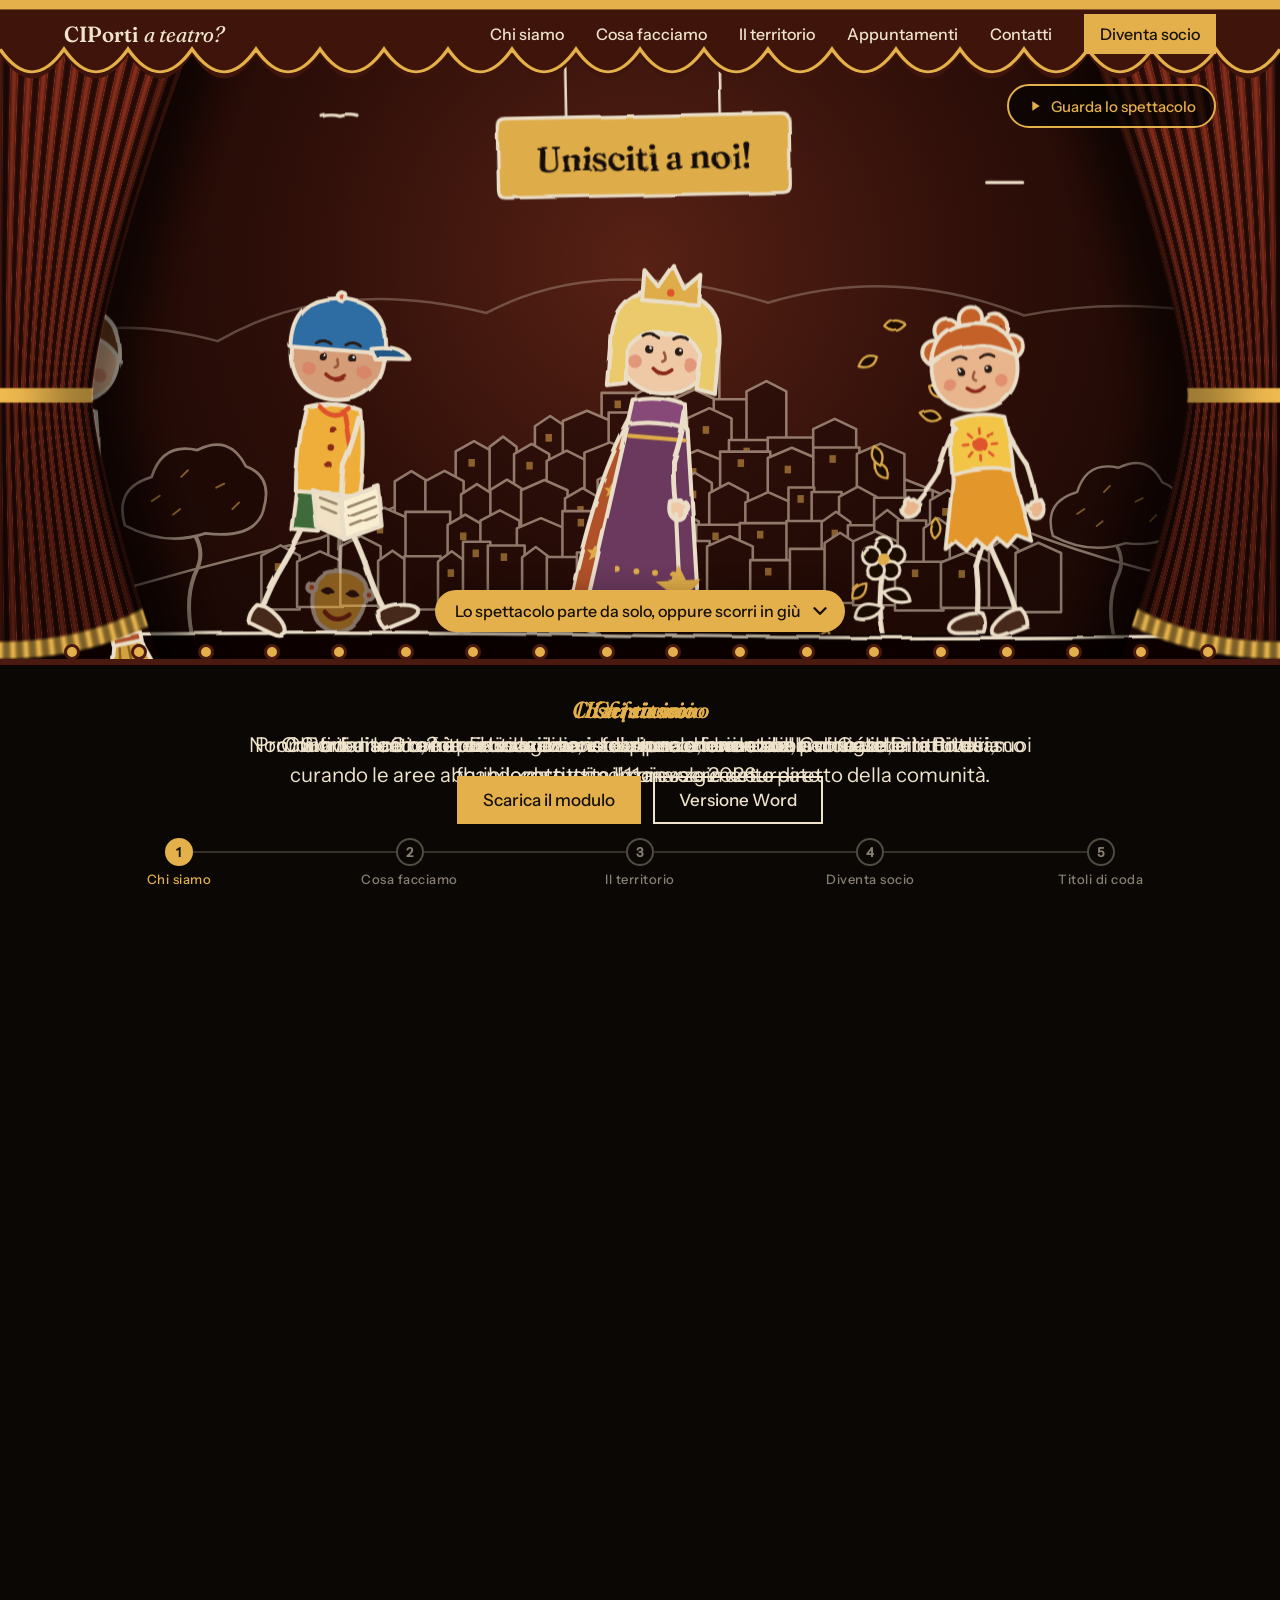
==== index.html @ 23ae6279 "Spettacolo automatico e scenette legate ai sopratitoli Co-Authored-By: Claude Opus 5.5 <noreply@anth" ====
<!doctype html>
<html lang="it">
<head>
<meta charset="utf-8">
<meta name="viewport" content="width=device-width, initial-scale=1, viewport-fit=cover">
<title>CIPorti a teatro? Associazione di promozione sociale, Caselle in Pittari</title>
<meta name="description" content="CIPorti a teatro? è un'associazione di promozione sociale di Caselle in Pittari (SA): educazione, cura dell'ambiente e del territorio, con il lavoro volontario dei soci.">
<meta name="theme-color" content="#0B0705">
<link rel="icon" href="assets/favicon.svg" type="image/svg+xml">
<link rel="preload" href="assets/fonts/Fraunces-Display-SemiBold.ttf" as="font" type="font/ttf" crossorigin>
<link rel="stylesheet" href="style.css">
</head>
<body>
<a class="skip" href="#contenuto">Vai al contenuto</a>

<header class="bar" id="bar">
  <a class="bar__brand" href="#top" aria-label="CIPorti a teatro?, torna in cima">CIPorti <em>a teatro?</em></a>
  <nav class="bar__nav" aria-label="Sezioni">
    <a href="#storia" data-p="0.02">Chi siamo</a>
    <a href="#storia" data-p="0.27">Cosa facciamo</a>
    <a href="#storia" data-p="0.53">Il territorio</a>
    <a href="#appuntamenti" data-credit>Appuntamenti</a>
    <a href="#contatti" data-credit>Contatti</a>
    <a class="bar__cta" href="#socio" data-credit>Diventa socio</a>
  </nav>
</header>

<main id="contenuto">

<!-- Il teatro: il sipario si apre sulla scenetta delle ombre; i testi scorrono come sopratitoli sotto il palco -->
<section class="theatre" id="storia" aria-labelledby="titolo">
  <div class="theatre__sticky" id="top">
    <div class="theatre__stage" id="stagewrap">
      <svg id="stage" viewBox="0 0 1000 540" preserveAspectRatio="xMidYMax slice" role="img" aria-label="Teatrino disegnato a mano: cinque bambini entrano in scena, leggono, spazzano le foglie, osservano un fiore, camminano verso la torre del paese e si inchinano.">
        <defs>
          <radialGradient id="lamp" gradientUnits="userSpaceOnUse" cx="500" cy="230" r="640">
            <stop offset="0" stop-color="#5A2216"/>
            <stop offset="0.45" stop-color="#2E0F09"/>
            <stop offset="1" stop-color="#0E0503"/>
          </radialGradient>
          <radialGradient id="spotg" cx="50%" cy="50%" r="50%">
            <stop offset="0" stop-color="#F7DFA6" stop-opacity="0.32"/>
            <stop offset="1" stop-color="#F7DFA6" stop-opacity="0"/>
          </radialGradient>
          <filter id="far" x="-5%" y="-5%" width="110%" height="110%"><feGaussianBlur stdDeviation="0.6"/></filter>
          <!-- tratto a mano che trema: il seme del rumore cambia da script.js -->
          <filter id="boil" x="-5%" y="-10%" width="110%" height="120%"><feTurbulence id="boil-n" type="fractalNoise" baseFrequency="0.03" numOctaves="2" seed="1" result="n"/><feDisplacementMap in="SourceGraphic" in2="n" scale="3.4"/></filter>
        </defs>

        <rect x="-1000" y="-1200" width="3000" height="1740" fill="url(#lamp)"/>
        <ellipse id="spot" cx="500" cy="330" rx="150" ry="250" fill="url(#spotg)" opacity="0"/>

        <!-- piano lontano: il paese -->
        <!-- piano lontano: Caselle in Pittari sulla collina, disegnato da script.js -->
        <g id="borgo" fill="#1A0906" stroke="#EFE3CC" stroke-width="2" stroke-linejoin="round" stroke-linecap="round" opacity="0.6"></g>
        <g id="collina" opacity="0"></g>

        <g filter="url(#boil)" stroke-linecap="round" stroke-linejoin="round">
          <g id="birds" fill="none" stroke="#EFE3CC" stroke-width="2.6" opacity="0"></g>
          <g id="flower" fill="#1A0906" stroke="#EFE3CC" stroke-width="2.4" opacity="0"></g>
          <g id="leaves" fill="#1A0906" stroke="#E3B04B" stroke-width="1.8"></g>
          <rect x="-20" y="521" width="1040" height="30" fill="#0E0503" stroke="none"/>
          <path d="M-10 522 Q250 518 500 522 T1010 521" fill="none" stroke="#EFE3CC" stroke-width="2.6"/>
          <!-- cartello che scende dall'alto nell'ultima battuta: l'invito a diventare soci -->
          <g id="sign" transform="translate(0 -420)" opacity="0">
            <path d="M440 0V118M560 0V118" fill="none" stroke="#EFE3CC" stroke-width="2"/>
            <path d="M392 116H608Q614 116 614 122V172Q614 178 608 178H392Q386 178 386 172V122Q386 116 392 116Z" fill="#E3B04B" stroke="#EFE3CC" stroke-width="2.6"/>
            <text x="500" y="158" text-anchor="middle" font-family="Fraunces, Georgia, serif" font-weight="600" font-size="28" fill="#17100B" stroke="none">Unisciti a noi!</text>
          </g>
          <g id="pups" fill="#1A0906" stroke="#EFE3CC" stroke-width="2.2"></g>
        </g>
        <rect id="flicker" x="-1000" y="-1200" width="3000" height="1740" fill="#000" opacity="0"/>
      </svg>

      <div class="curtain curtain--l" aria-hidden="true"></div>
      <div class="curtain curtain--r" aria-hidden="true"></div>
      <canvas id="curtain" aria-hidden="true"></canvas>

      <div class="crest" id="crest">
        <img src="assets/simbolo-negativo.svg" alt="" width="200" height="188">
        <h1 id="titolo">CIPorti <em>a teatro?</em></h1>
        <p>Associazione di promozione sociale di Caselle in Pittari</p>
      </div>

      <!-- invito a scorrere: compare a sipario aperto e sparisce appena si scende -->
      <div class="hint" id="hint" aria-hidden="true">
        <span class="hint__text"><span class="hint__long">Lo spettacolo parte da solo, oppure scorri in giù</span><span class="hint__short">Parte da solo, o scorri</span></span>
        <svg class="hint__arrow" viewBox="0 0 24 24" width="22" height="22"><path d="M6 9l6 6 6-6" fill="none" stroke="currentColor" stroke-width="2.6" stroke-linecap="round" stroke-linejoin="round"/></svg>
      </div>

      <svg class="pelmet" viewBox="0 0 1000 110" preserveAspectRatio="none" aria-hidden="true" focusable="false">
        <path d="M0 0H1000V58 Q975 108 950 58 Q925 108 900 58 Q875 108 850 58 Q825 108 800 58 Q775 108 750 58 Q725 108 700 58 Q675 108 650 58 Q625 108 600 58 Q575 108 550 58 Q525 108 500 58 Q475 108 450 58 Q425 108 400 58 Q375 108 350 58 Q325 108 300 58 Q275 108 250 58 Q225 108 200 58 Q175 108 150 58 Q125 108 100 58 Q75 108 50 58 Q25 108 0 58Z" fill="#3E140B"/>
        <path d="M0 52 Q25 100 50 52 Q75 100 100 52 Q125 100 150 52 Q175 100 200 52 Q225 100 250 52 Q275 100 300 52 Q325 100 350 52 Q375 100 400 52 Q425 100 450 52 Q475 100 500 52 Q525 100 550 52 Q575 100 600 52 Q625 100 650 52 Q675 100 700 52 Q725 100 750 52 Q775 100 800 52 Q825 100 850 52 Q875 100 900 52 Q925 100 950 52 Q975 100 1000 52" fill="none" stroke="#E3B04B" stroke-width="3"/>
        <rect y="0" width="1000" height="10" fill="#E3B04B"/>
      </svg>
    </div>

    <div class="theatre__band">
      <div class="lights" id="lights" aria-hidden="true"></div>
      <div class="subs" id="subs">
        <div class="sub is-on" data-from="0" data-to="0.12"><h2>Chi siamo</h2><p>CIPorti a teatro? è un'associazione di promozione sociale di Caselle in Pittari, costituita l'11 marzo 2026.</p></div>
        <div class="sub" data-from="0.12" data-to="0.25"><h2>Chi siamo</h2><p>Non ha fini di lucro, è apartitica e aconfessionale, e vive del lavoro volontario dei suoi soci.</p></div>
        <div class="sub" data-from="0.25" data-to="0.312"><h2>Cosa facciamo</h2><p>Educazione, istruzione e formazione.</p></div>
        <div class="sub" data-from="0.312" data-to="0.375"><h2>Cosa facciamo</h2><p>Cura dell'ambiente e delle risorse naturali.</p></div>
        <div class="sub" data-from="0.375" data-to="0.437"><h2>Cosa facciamo</h2><p>Giornate ecologiche e recupero di aree abbandonate.</p></div>
        <div class="sub" data-from="0.437" data-to="0.5"><h2>Cosa facciamo</h2><p>Visite guidate e percorsi per tutti.</p></div>
        <div class="sub" data-from="0.5" data-to="0.625"><h2>Il territorio</h2><p>Promuoviamo il territorio valorizzando le persone e le sue ricchezze, e lo tuteliamo curando le aree abbandonate, con il coinvolgimento diretto della comunità.</p></div>
        <div class="sub" data-from="0.625" data-to="0.75"><h2>Il territorio</h2><p>Contribuiamo a formare una nuova cultura ambientale, perché il territorio sia fruibile da tutti senza essere deturpato.</p></div>
        <div class="sub" data-from="0.75" data-to="1.01"><h2>Diventa socio</h2><p>Si aderisce come socio ordinario con una domanda al Consiglio Direttivo.</p>
          <div class="actions">
            <a class="btn" href="assets/moduli/domanda-adesione-socio.pdf" download>Scarica il modulo</a>
            <a class="btn btn--line" href="assets/moduli/domanda-adesione-socio.docx" download>Versione Word</a>
          </div>
        </div>
      </div>
    </div>

    <!-- a che punto siamo: le cinque parti dello spettacolo, cliccabili -->
    <nav class="acts-bar" id="acts-bar" aria-label="Parti dello spettacolo">
      <div class="acts-bar__track" aria-hidden="true"><i id="acts-fill"></i></div>
      <ol>
        <li><button type="button" data-pt="0.004"><b>1</b><span>Chi siamo</span></button></li>
        <li><button type="button" data-pt="0.158"><b>2</b><span>Cosa facciamo</span></button></li>
        <li><button type="button" data-pt="0.308"><b>3</b><span>Il territorio</span></button></li>
        <li><button type="button" data-pt="0.458"><b>4</b><span>Diventa socio</span></button></li>
        <li><button type="button" data-pt="0.705"><b>5</b><span>Titoli di coda</span></button></li>
      </ol>
    </nav>

    <!-- lo spettacolo scorre da solo; questo pulsante lo mette in pausa, lo riprende o lo fa rivedere -->
    <button class="credits-ctl" id="credits-ctl" type="button" aria-pressed="false">
      <svg class="ic-pause" viewBox="0 0 24 24" width="16" height="16" aria-hidden="true"><path d="M8 5v14M16 5v14" stroke="currentColor" stroke-width="3" stroke-linecap="round"/></svg>
      <svg class="ic-play" viewBox="0 0 24 24" width="16" height="16" aria-hidden="true"><path d="M8 5l11 7-11 7z" fill="currentColor"/></svg>
      <span>Pausa</span>
    </button>

    <!-- Fine: il sipario si richiude, le luci si abbassano e scorrono i titoli di coda -->
    <div class="dim" id="dim" aria-hidden="true"></div>
    <div class="credits" id="credits">
      <div class="roll" id="roll">
        <section class="cr cr--open">
          <p class="cr__fine">Fine del primo atto</p>
          <p class="cr__sub">Il resto lo scriviamo insieme.</p>
        </section>

        <section class="cr">
          <h2 class="cr__head">Con la partecipazione di</h2>
          <p class="cr__star">i soci e i volontari<br>di Caselle in Pittari</p>
        </section>

        <section class="cr" id="principi">
          <h2 class="cr__head">Come lavoriamo</h2>
          <dl class="cr__rows">
            <div><dt>Democratica</dt><dd>Le cariche sono elettive e le decisioni passano dall'Assemblea dei soci.</dd></div>
            <div><dt>Trasparente</dt><dd>L'amministrazione è trasparente, anche sul piano fiscale.</dd></div>
            <div><dt>Gratuita</dt><dd>I soci prestano la loro opera in modo spontaneo, gratuito e solidale.</dd></div>
          </dl>
        </section>

        <section class="cr" id="appuntamenti">
          <h2 class="cr__head">Prossimamente</h2>
          <dl class="cr__rows" id="events-list"></dl>
          <p class="cr__note" id="events-empty" hidden>Nuovi spettacoli e giornate in preparazione.<br>Per sapere quando, scrivici o chiamaci.</p>
        </section>

        <section class="cr" id="paese">
          <h2 class="cr__head">Girato a</h2>
          <figure class="cr__loc">
            <img src="assets/foto/caselle-in-pittari.jpg" width="960" height="1280" alt="Il paese di Caselle in Pittari sulla collina, con la torre in cima e le montagne del Cilento" decoding="async">
            <figcaption><span class="cr__star">Caselle in Pittari</span><span>Cilento, provincia di Salerno, 444 m sul mare</span></figcaption>
          </figure>
        </section>

        <section class="cr" id="contatti">
          <h2 class="cr__head">Contatti</h2>
          <dl class="cr__rows">
            <div><dt>Sede</dt><dd>Via Nazionale, n. 42<br>84030 Caselle in Pittari (SA)<br><a href="https://www.google.com/maps/search/?api=1&amp;query=Via+Nazionale+42+Caselle+in+Pittari" target="_blank" rel="noopener">Apri la mappa</a></dd></div>
            <div><dt>Telefono</dt><dd><a href="tel:+393482974991">+39 348 297 4991</a></dd></div>
            <div><dt>PEC</dt><dd><a href="mailto:ciportiateatro@pec.it">ciportiateatro@pec.it</a></dd></div>
            <div><dt>Codice fiscale</dt><dd>93050770655</dd></div>
          </dl>
        </section>

        <section class="cr" id="socio">
          <h2 class="cr__head">Cercasi attori, tecnici e spettatori</h2>
          <p class="cr__note">Si aderisce come socio ordinario con una domanda al Consiglio Direttivo.</p>
          <div class="actions">
            <a class="btn" href="assets/moduli/domanda-adesione-socio.pdf" download>Scarica il modulo</a>
            <a class="btn btn--line" href="assets/moduli/domanda-adesione-socio.docx" download>Versione Word</a>
          </div>
        </section>

        <section class="cr cr--small">
          <dl class="cr__rows">
            <div><dt>Fotografia</dt><dd><a href="https://commons.wikimedia.org/wiki/File:Caselle_in_Pittari.jpg" target="_blank" rel="noopener">Geofix</a>, licenza <a href="https://creativecommons.org/licenses/by-sa/3.0/deed.it" target="_blank" rel="noopener">CC BY-SA 3.0</a>, ritagliata</dd></div>
            <div><dt>Caratteri</dt><dd>Fraunces e Instrument Sans</dd></div>
          </dl>
        </section>

        <section class="cr cr--end" id="fine">
          <img src="assets/simbolo-negativo.svg" alt="" width="200" height="188">
          <p class="cr__title">CIPorti <em>a teatro?</em></p>
          <p class="cr__sub">Associazione di promozione sociale</p>
        </section>
      </div>
    </div>
  </div>
</section>

</main>

<script src="events.js"></script>
<script src="curtain.js"></script>
<script src="script.js"></script>
</body>
</html>
---- style.css ----
/* CIPorti a teatro? Manifesto teatrale: tre campi di colore a tutto schermo (rosso velluto, nero palco, osso di carta),
   titoli enormi tagliati dal bordo, un solo momento d'ingresso e la scena che cambia con lo scorrimento. */

@font-face { font-family: "Fraunces"; src: url("assets/fonts/Fraunces-Display-SemiBold.ttf") format("truetype"); font-weight: 600; font-style: normal; font-display: swap; }
@font-face { font-family: "Fraunces"; src: url("assets/fonts/Fraunces-Display-Italic.ttf") format("truetype"); font-weight: 400; font-style: italic; font-display: swap; }
@font-face { font-family: "Instrument Sans"; src: url("assets/fonts/InstrumentSans-Regular.ttf") format("truetype"); font-weight: 400; font-display: swap; }
@font-face { font-family: "Instrument Sans"; src: url("assets/fonts/InstrumentSans-Medium.ttf") format("truetype"); font-weight: 500; font-display: swap; }

:root {
  --ink: #17100B;
  --velvet: #7A2E1D;
  --velvet-dark: #4A1A10;
  --bone: #EFE3CC;
  --gold: #E3B04B;
  --terra: #B4532A;

  --display: "Fraunces", Georgia, "Times New Roman", serif;
  --text: "Instrument Sans", system-ui, -apple-system, "Segoe UI", sans-serif;

  --s1: 4px; --s2: 8px; --s3: 12px; --s4: 16px; --s6: 24px; --s8: 32px; --s10: 40px; --s12: 48px; --s16: 64px;
  --ease: cubic-bezier(0.22, 1, 0.36, 1);
  --edge: max(5vw, env(safe-area-inset-left, 0px));
}

* { box-sizing: border-box; }
html { scroll-behavior: smooth; -webkit-text-size-adjust: 100%; background: var(--ink); }
body { margin: 0; background: var(--ink); color: var(--bone); font: 400 19px/1.55 var(--text); }
img, svg { display: block; max-width: 100%; }
a { color: inherit; }
h1, h2, p, dl, dd { margin: 0; }
h1, h2 { font-family: var(--display); font-weight: 600; }
em { font-style: italic; font-weight: 400; }
:focus-visible { outline: 3px solid var(--gold); outline-offset: 3px; }
.sr { position: absolute; width: 1px; height: 1px; overflow: hidden; clip: rect(0 0 0 0); white-space: nowrap; }
.skip { position: absolute; left: var(--s4); top: -64px; z-index: 50; background: var(--gold); color: var(--ink); padding: var(--s2) var(--s4); transition: top 150ms var(--ease); }
.skip:focus { top: var(--s2); }

/* ---------- barra ---------- */
.bar { position: fixed; inset: 0 0 auto 0; z-index: 20; display: flex; align-items: center; justify-content: space-between; gap: var(--s4); padding: var(--s3) var(--edge); color: var(--bone); transition: background-color 300ms var(--ease); }
.bar.is-solid { background: #070403; }
.bar__brand { font: 600 22px/1 var(--display); text-decoration: none; white-space: nowrap; min-height: 44px; display: inline-flex; align-items: center; gap: 0.25em; }
.bar__nav { display: flex; align-items: center; gap: var(--s8); }
.bar__nav a { text-decoration: none; font-weight: 500; font-size: 16px; padding: var(--s2) 0; }
.bar__nav a:not(.bar__cta) { background: linear-gradient(currentColor, currentColor) 0 100% / 0 2px no-repeat; transition: background-size 220ms var(--ease); }
.bar__nav a:not(.bar__cta):hover { background-size: 100% 2px; }
.bar__cta { color: var(--ink); background: var(--gold); padding: var(--s2) var(--s4) !important; transition: background-color 150ms var(--ease), transform 150ms var(--ease); }
.bar__cta:hover { background: #f0c367; }
.bar__cta:active { transform: scale(0.98); }

/* ---------- pulsanti ---------- */
.btn { display: inline-flex; align-items: center; justify-content: center; min-height: 48px; padding: var(--s3) var(--s6); border: 2px solid var(--gold); background: var(--gold); color: var(--ink); font: 500 17px/1.2 var(--text); text-decoration: none; transition: background-color 150ms var(--ease), color 150ms var(--ease), transform 150ms var(--ease); }
.btn:hover { background: transparent; color: var(--gold); }
.btn:active { transform: scale(0.98); }
.btn--line { background: transparent; border-color: currentColor; color: inherit; }
.btn--line:hover { background: var(--bone); color: var(--ink); border-color: var(--bone); }
.btn--dark { background: var(--ink); border-color: var(--ink); color: var(--bone); }
.btn--dark:hover { background: transparent; color: var(--ink); }

/* ---------- il teatro: sipario, scenetta delle ombre e sopratitoli ---------- */
.theatre { position: relative; height: 1270svh; background: #0B0705; color: var(--bone); }
.theatre__sticky { position: sticky; top: 0; height: 100svh; display: grid; grid-template-rows: minmax(0, 1fr) auto; }
.theatre__stage { position: relative; min-height: 0; overflow: hidden; background: #0B0705; isolation: isolate; }
#stage { position: absolute; inset: 0; width: 100%; height: 100%; }
#curtain { position: absolute; inset: 0; width: 100%; height: 100%; z-index: 3; pointer-events: none; }
.curtain { position: absolute; top: 0; bottom: 0; width: 53%; z-index: 3; background: repeating-linear-gradient(90deg, var(--velvet) 0 36px, #8E3825 36px 52px, #64261A 52px 88px); transition: transform 3400ms cubic-bezier(0.65, 0, 0.2, 1) 1600ms; }
.curtain--l { left: 0; transform-origin: left center; }
.curtain--r { right: 0; transform-origin: right center; }
.is-open .curtain { transform: scaleX(0.09); }
.gl .curtain { display: none; }

.crest { position: absolute; inset: 0; z-index: 4; display: grid; place-content: center; justify-items: center; gap: var(--s4); padding: 96px var(--edge) var(--s8); text-align: center; pointer-events: none; transition: opacity 700ms var(--ease) 1300ms; }
.crest img { width: clamp(110px, 15vw, 220px); height: auto; }
.crest h1 { font-size: clamp(48px, 8.4vw, 140px); line-height: 0.9; letter-spacing: -0.02em; text-shadow: 0 2px 0 rgb(0 0 0 / 0.25); }
.crest h1 em { color: var(--gold); }
.crest p { font-size: clamp(17px, 1.5vw, 22px); color: rgb(239 227 204 / 0.85); }
.is-open .crest { opacity: 0; }
.is-open .theatre.is-closed .crest { opacity: 1; transition-delay: 600ms; }

.pelmet { position: absolute; top: 0; left: 0; width: 100%; height: clamp(64px, 9vw, 104px); z-index: 5; }

.theatre__band { position: relative; background: #0B0705; border-top: 6px solid var(--velvet-dark); padding: var(--s8) var(--edge) var(--s6); min-height: clamp(150px, 23svh, 230px); display: grid; align-items: center; }
.lights { position: absolute; left: 0; right: 0; top: -21px; display: flex; justify-content: space-between; padding: 0 var(--edge); }
.lights i { width: 16px; height: 16px; border-radius: 50%; background: var(--gold); border: 3px solid var(--velvet-dark); opacity: 0; transition: opacity 400ms var(--ease); transition-delay: calc(3600ms + var(--i) * 70ms); }
.is-open .lights i { opacity: 1; }
.subs { display: grid; width: 100%; max-width: 64ch; margin: 0 auto; text-align: center; }
.sub { grid-area: 1 / 1; opacity: 0; transform: translateY(var(--s2)); pointer-events: none; transition: opacity 400ms var(--ease), transform 400ms var(--ease); }
.sub.is-on { opacity: 1; transform: none; pointer-events: auto; }
.sub h2 { font: italic 400 clamp(20px, 1.8vw, 28px)/1.1 var(--display); color: var(--gold); margin: 0 0 var(--s2); }
.sub p { font-size: clamp(18px, 1.6vw, 24px); line-height: 1.45; margin: 0 auto; max-width: 56ch; }
.actions { display: flex; flex-wrap: wrap; justify-content: center; gap: var(--s3); margin-top: var(--s4); }

/* ---------- a che punto siamo ---------- */
.acts-bar { position: absolute; left: var(--edge); right: var(--edge); bottom: 12px; z-index: 8; }
.acts-bar__track { position: absolute; left: 10%; right: 10%; top: 13px; height: 2px; background: rgb(239 227 204 / 0.18); }
.acts-bar__track i { position: absolute; inset: 0 auto 0 0; width: 0; background: var(--gold); }
.acts-bar ol { position: relative; list-style: none; margin: 0; padding: 0; display: grid; grid-template-columns: repeat(5, minmax(0, 1fr)); }
.acts-bar button { width: 100%; display: grid; justify-items: center; gap: 6px; padding: 0 4px; border: 0; background: none; cursor: pointer; color: rgb(239 227 204 / 0.55); font: 500 13px/1.2 var(--text); letter-spacing: 0.04em; min-height: 44px; }
.acts-bar b { width: 28px; height: 28px; display: grid; place-items: center; border-radius: 50%; background: #0B0705; border: 2px solid rgb(239 227 204 / 0.3); font: 600 13px/1 var(--text); transition: background-color 250ms var(--ease), border-color 250ms var(--ease), color 250ms var(--ease); }
.acts-bar button.is-done { color: rgb(239 227 204 / 0.8); }
.acts-bar button.is-done b { border-color: var(--gold); color: var(--gold); }
.acts-bar button.is-current { color: var(--gold); }
.acts-bar button.is-current b { background: var(--gold); border-color: var(--gold); color: var(--ink); }
.acts-bar button:hover { color: var(--bone); }
.theatre__band { padding-bottom: 76px !important; }
@media (max-width: 560px) {
  .acts-bar span { display: none; }
  .acts-bar button.is-current span { display: block; position: absolute; top: -20px; left: 0; right: 0; text-align: center; }
  .acts-bar button { position: static; }
  .acts-bar ol { position: relative; }
}

/* ---------- spettacolo automatico: pausa, riprendi, rivedi ---------- */
.credits-ctl { position: absolute; right: var(--edge); top: 84px; z-index: 9; display: inline-flex; align-items: center; gap: var(--s2); min-height: 44px; padding: 0 18px; border: 2px solid rgb(239 227 204 / 0.5); border-radius: 999px; background: rgb(5 3 2 / 0.7); color: var(--bone); font: 500 15px/1 var(--text); cursor: pointer; opacity: 0; visibility: hidden; transition: opacity 400ms var(--ease), border-color 150ms var(--ease), color 150ms var(--ease); }
.credits-ctl.is-on { opacity: 1; visibility: visible; transition-delay: 4200ms; }
.credits-ctl:hover { border-color: var(--gold); color: var(--gold); }
.credits-ctl .ic-play { display: none; }
.credits-ctl.is-paused .ic-play { display: block; }
.credits-ctl.is-paused .ic-pause { display: none; }
.credits-ctl.is-paused { border-color: var(--gold); color: var(--gold); }

/* ---------- invito a scorrere ---------- */
.hint { position: absolute; left: 50%; bottom: clamp(16px, 3svh, 32px); z-index: 6; display: flex; align-items: center; gap: var(--s2); padding: 10px 14px 10px 20px; border-radius: 999px; background: var(--gold); color: var(--ink); font: 500 16px/1 var(--text); box-shadow: 0 8px 30px rgb(0 0 0 / 0.45); transform: translate(-50%, 12px); opacity: 0; pointer-events: none; transition: opacity 500ms var(--ease), transform 500ms var(--ease); }
.is-open .hint { opacity: 1; transform: translate(-50%, 0); transition-delay: 4600ms; }
.is-open .hint.is-gone { opacity: 0; transform: translate(-50%, 12px); transition-delay: 0ms; }
.hint__arrow { animation: hint-bounce 1.4s var(--ease) infinite; }
.hint__short { display: none; }
@keyframes hint-bounce { 0%, 100% { transform: translateY(-2px); } 50% { transform: translateY(4px); } }
@media (max-width: 560px) { .hint__long { display: none; } .hint__short { display: inline; } }
@media (prefers-reduced-motion: reduce) { .hint__arrow { animation: none; } .is-open .hint { transition-delay: 0ms; } }

/* ---------- finale: sipario chiuso, luci basse, titoli di coda ---------- */
.dim { position: absolute; inset: 0; z-index: 6; background: #050302; opacity: 0; pointer-events: none; }
.credits { position: absolute; inset: 0; z-index: 7; overflow: hidden; pointer-events: none; visibility: hidden;
  -webkit-mask: linear-gradient(180deg, transparent 0, #000 16%, #000 84%, transparent 100%);
          mask: linear-gradient(180deg, transparent 0, #000 16%, #000 84%, transparent 100%); }
.credits.is-on { visibility: visible; pointer-events: auto; }
.roll { position: absolute; left: 0; right: 0; top: 0; padding: 0 var(--edge); text-align: center; will-change: transform; }
.cr { max-width: 760px; margin: 0 auto; padding: clamp(56px, 11svh, 120px) 0 0; }
.cr__head { font: 500 13px/1.2 var(--text); letter-spacing: 0.28em; text-transform: uppercase; color: var(--gold); margin: 0 0 var(--s6); }
.cr__fine { font: italic 400 clamp(40px, 6vw, 88px)/1 var(--display); color: var(--bone); }
.cr__sub { margin-top: var(--s4); font-size: clamp(17px, 1.4vw, 20px); color: rgb(239 227 204 / 0.7); }
.cr__star { display: block; font: 600 clamp(30px, 3.6vw, 52px)/1.08 var(--display); letter-spacing: -0.01em; color: var(--bone); }
.cr__note { font-size: clamp(17px, 1.4vw, 20px); color: rgb(239 227 204 / 0.82); max-width: 46ch; margin: 0 auto; }
.cr__rows { display: grid; gap: var(--s4); }
.cr__rows div { display: grid; grid-template-columns: minmax(0, 1fr) minmax(0, 1fr); gap: var(--s8); align-items: baseline; }
.cr__rows dt { text-align: right; font: italic 400 clamp(18px, 1.6vw, 22px)/1.3 var(--display); color: rgb(239 227 204 / 0.62); }
.cr__rows dd { text-align: left; font: 500 clamp(18px, 1.6vw, 22px)/1.4 var(--text); color: var(--bone); }
.cr__rows a { text-decoration: underline; text-decoration-color: var(--gold); text-underline-offset: 4px; text-decoration-thickness: 2px; }
.cr__rows a:hover { color: var(--gold); }
.cr__loc { margin: 0 auto; display: grid; justify-items: center; gap: var(--s4); }
.cr__loc img { width: min(400px, 76vw); height: min(270px, 51vw); object-fit: cover; object-position: 50% 58%; filter: sepia(0.25) contrast(1.05) brightness(0.92); box-shadow: 0 0 0 1px rgb(227 176 75 / 0.4), 0 24px 60px rgb(0 0 0 / 0.6); }
.cr__loc figcaption { display: grid; gap: var(--s1); font-size: clamp(16px, 1.3vw, 19px); color: rgb(239 227 204 / 0.7); }
.cr .actions { margin-top: var(--s6); }
.cr--small .cr__rows dt, .cr--small .cr__rows dd { font-size: 15px; }
.cr--end { padding-bottom: 40svh; display: grid; justify-items: center; gap: var(--s4); }
.cr--end img { width: clamp(110px, 12vw, 170px); height: auto; }
.cr__title { font: 600 clamp(44px, 6.4vw, 104px)/0.92 var(--display); letter-spacing: -0.02em; color: var(--bone); }
.cr__title em { color: var(--gold); }

/* ---------- schermi medi: il menu completo non ci sta ---------- */
@media (max-width: 1080px) { .bar__nav a:not(.bar__cta) { display: none; } }

/* ---------- schermi stretti ---------- */
@media (max-width: 860px) {
  body { font-size: 18px; }
  .bar__nav a:not(.bar__cta) { display: none; }
  .bar__brand { font-size: 19px; }
  .theatre { height: 1200svh; }
  .theatre__band { min-height: 210px; padding-top: var(--s6); }
  .sub p { font-size: 17px; }
  .crest h1 { font-size: clamp(44px, 14vw, 72px); }
  .cr__rows div { grid-template-columns: 1fr; gap: 2px; }
  .cr__rows dt, .cr__rows dd { text-align: center; }
  .cr__rows dd { overflow-wrap: anywhere; }
}

/* ---------- niente movimento: sipario gia' aperto ---------- */
@media (prefers-reduced-motion: reduce) {
  html { scroll-behavior: auto; }
  .curtain, .crest, .lights i, .sub, .bar { transition: none !important; }
  .curtain { transform: scaleX(0.09); }
  .lights i { opacity: 1; }
  .crest { opacity: 0; }
}
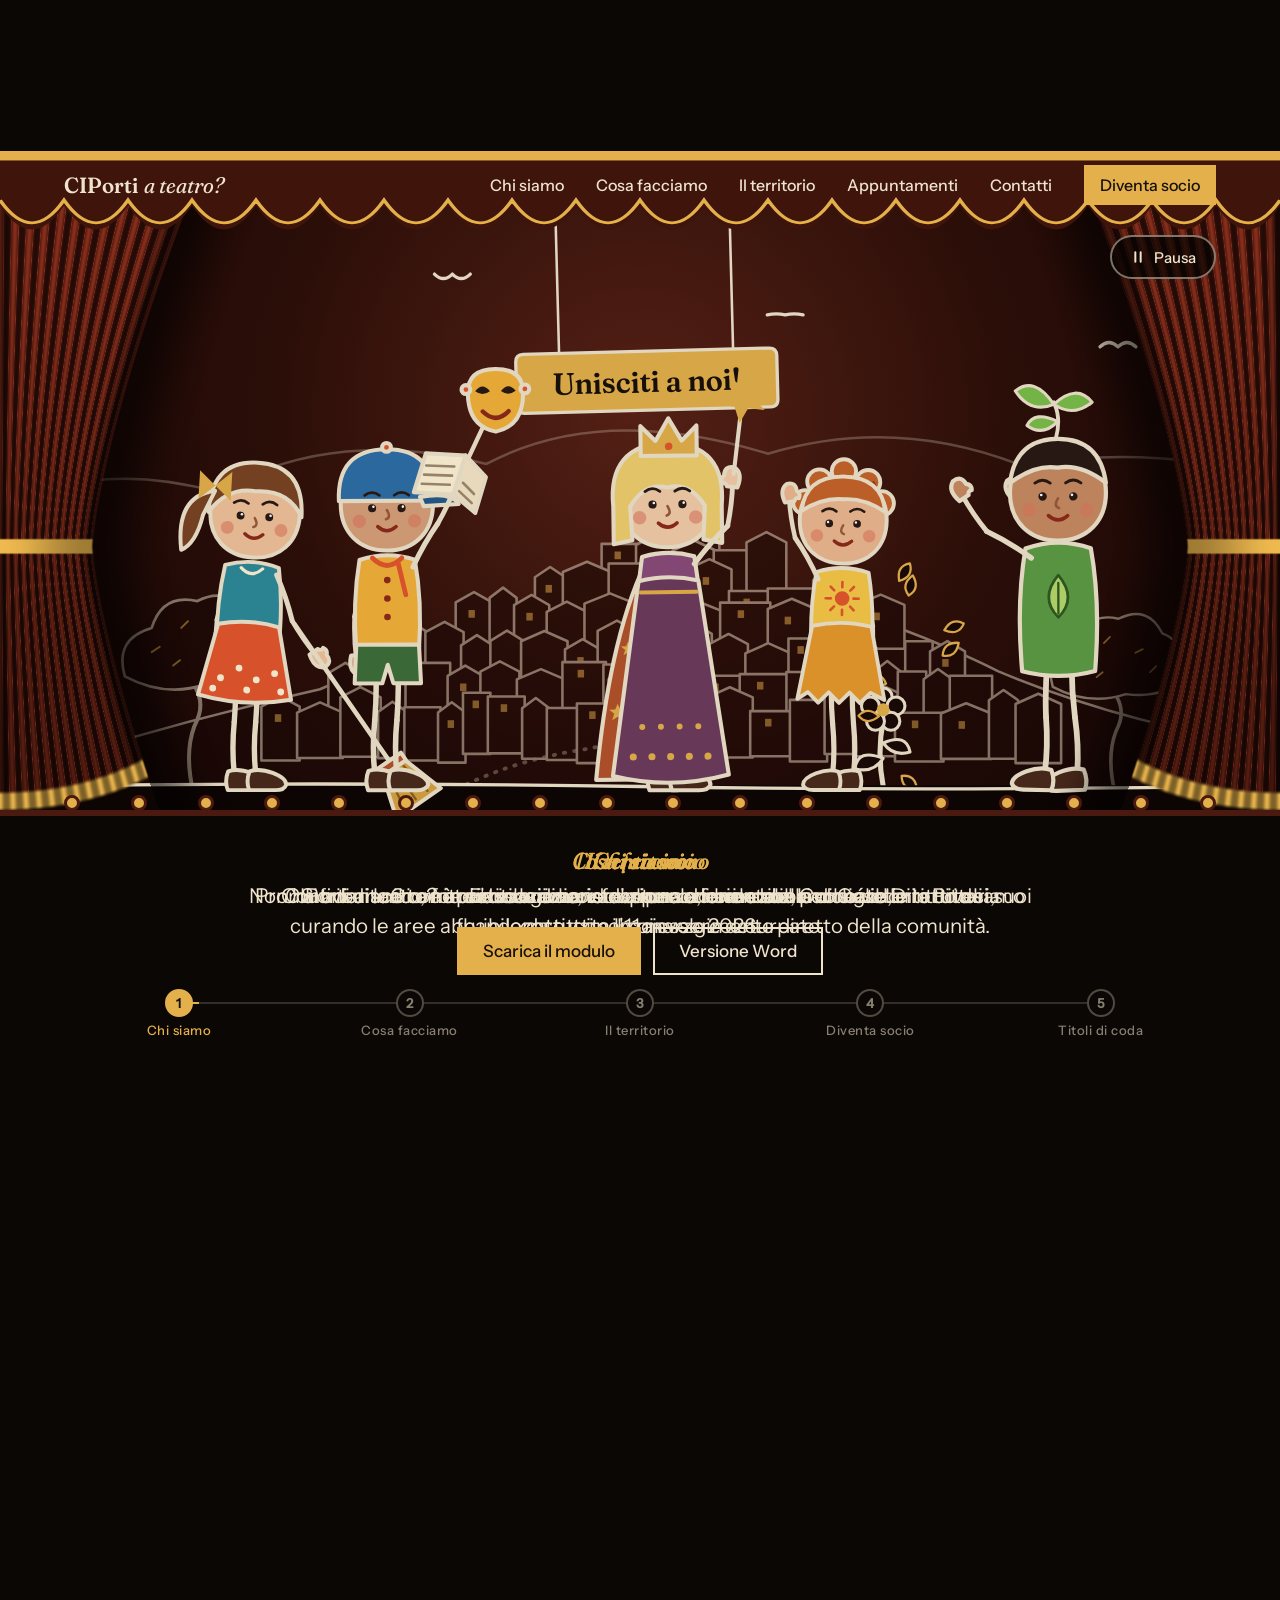
==== commit f32e4919: "Animazione piu' fluida: scena ammorbidita, automatico senza scatti, cartello sempre visibile Co-Auth" ====
--- a/index.html
+++ b/index.html
@@ -55,7 +55,7 @@
         <g id="borgo" fill="#1A0906" stroke="#EFE3CC" stroke-width="2" stroke-linejoin="round" stroke-linecap="round" opacity="0.6"></g>
         <g id="collina" opacity="0"></g>
 
-        <g filter="url(#boil)" stroke-linecap="round" stroke-linejoin="round">
+        <g stroke-linecap="round" stroke-linejoin="round">
           <g id="birds" fill="none" stroke="#EFE3CC" stroke-width="2.6" opacity="0"></g>
           <g id="flower" fill="#1A0906" stroke="#EFE3CC" stroke-width="2.4" opacity="0"></g>
           <g id="leaves" fill="#1A0906" stroke="#E3B04B" stroke-width="1.8"></g>
@@ -63,9 +63,9 @@
           <path d="M-10 522 Q250 518 500 522 T1010 521" fill="none" stroke="#EFE3CC" stroke-width="2.6"/>
           <!-- cartello che scende dall'alto nell'ultima battuta: l'invito a diventare soci -->
           <g id="sign" transform="translate(0 -420)" opacity="0">
-            <path d="M440 0V118M560 0V118" fill="none" stroke="#EFE3CC" stroke-width="2"/>
-            <path d="M392 116H608Q614 116 614 122V172Q614 178 608 178H392Q386 178 386 172V122Q386 116 392 116Z" fill="#E3B04B" stroke="#EFE3CC" stroke-width="2.6"/>
-            <text x="500" y="158" text-anchor="middle" font-family="Fraunces, Georgia, serif" font-weight="600" font-size="28" fill="#17100B" stroke="none">Unisciti a noi!</text>
+            <path d="M432 0V184M568 0V184" fill="none" stroke="#EFE3CC" stroke-width="2"/>
+            <path d="M404 182H596Q602 182 602 188V222Q602 228 596 228H404Q398 228 398 222V188Q398 182 404 182Z" fill="#E3B04B" stroke="#EFE3CC" stroke-width="2.6"/>
+            <text x="500" y="214" text-anchor="middle" font-family="Fraunces, Georgia, serif" font-weight="600" font-size="24" fill="#17100B" stroke="none">Unisciti a noi!</text>
           </g>
           <g id="pups" fill="#1A0906" stroke="#EFE3CC" stroke-width="2.2"></g>
         </g>
--- a/style.css
+++ b/style.css
@@ -57,8 +57,8 @@
 .btn--dark:hover { background: transparent; color: var(--ink); }
 
 /* ---------- il teatro: sipario, scenetta delle ombre e sopratitoli ---------- */
-.theatre { position: relative; height: 1270svh; background: #0B0705; color: var(--bone); }
-.theatre__sticky { position: sticky; top: 0; height: 100svh; display: grid; grid-template-rows: minmax(0, 1fr) auto; }
+.theatre { position: relative; height: 1270vh; height: 1270svh; background: #0B0705; color: var(--bone); }
+.theatre__sticky { position: sticky; top: 0; height: 100vh; height: 100svh; display: grid; grid-template-rows: minmax(0, 1fr) auto; }
 .theatre__stage { position: relative; min-height: 0; overflow: hidden; background: #0B0705; isolation: isolate; }
 #stage { position: absolute; inset: 0; width: 100%; height: 100%; }
 #curtain { position: absolute; inset: 0; width: 100%; height: 100%; z-index: 3; pointer-events: none; }
@@ -165,7 +165,7 @@
   body { font-size: 18px; }
   .bar__nav a:not(.bar__cta) { display: none; }
   .bar__brand { font-size: 19px; }
-  .theatre { height: 1200svh; }
+  .theatre { height: 1200vh; height: 1200svh; }
   .theatre__band { min-height: 210px; padding-top: var(--s6); }
   .sub p { font-size: 17px; }
   .crest h1 { font-size: clamp(44px, 14vw, 72px); }
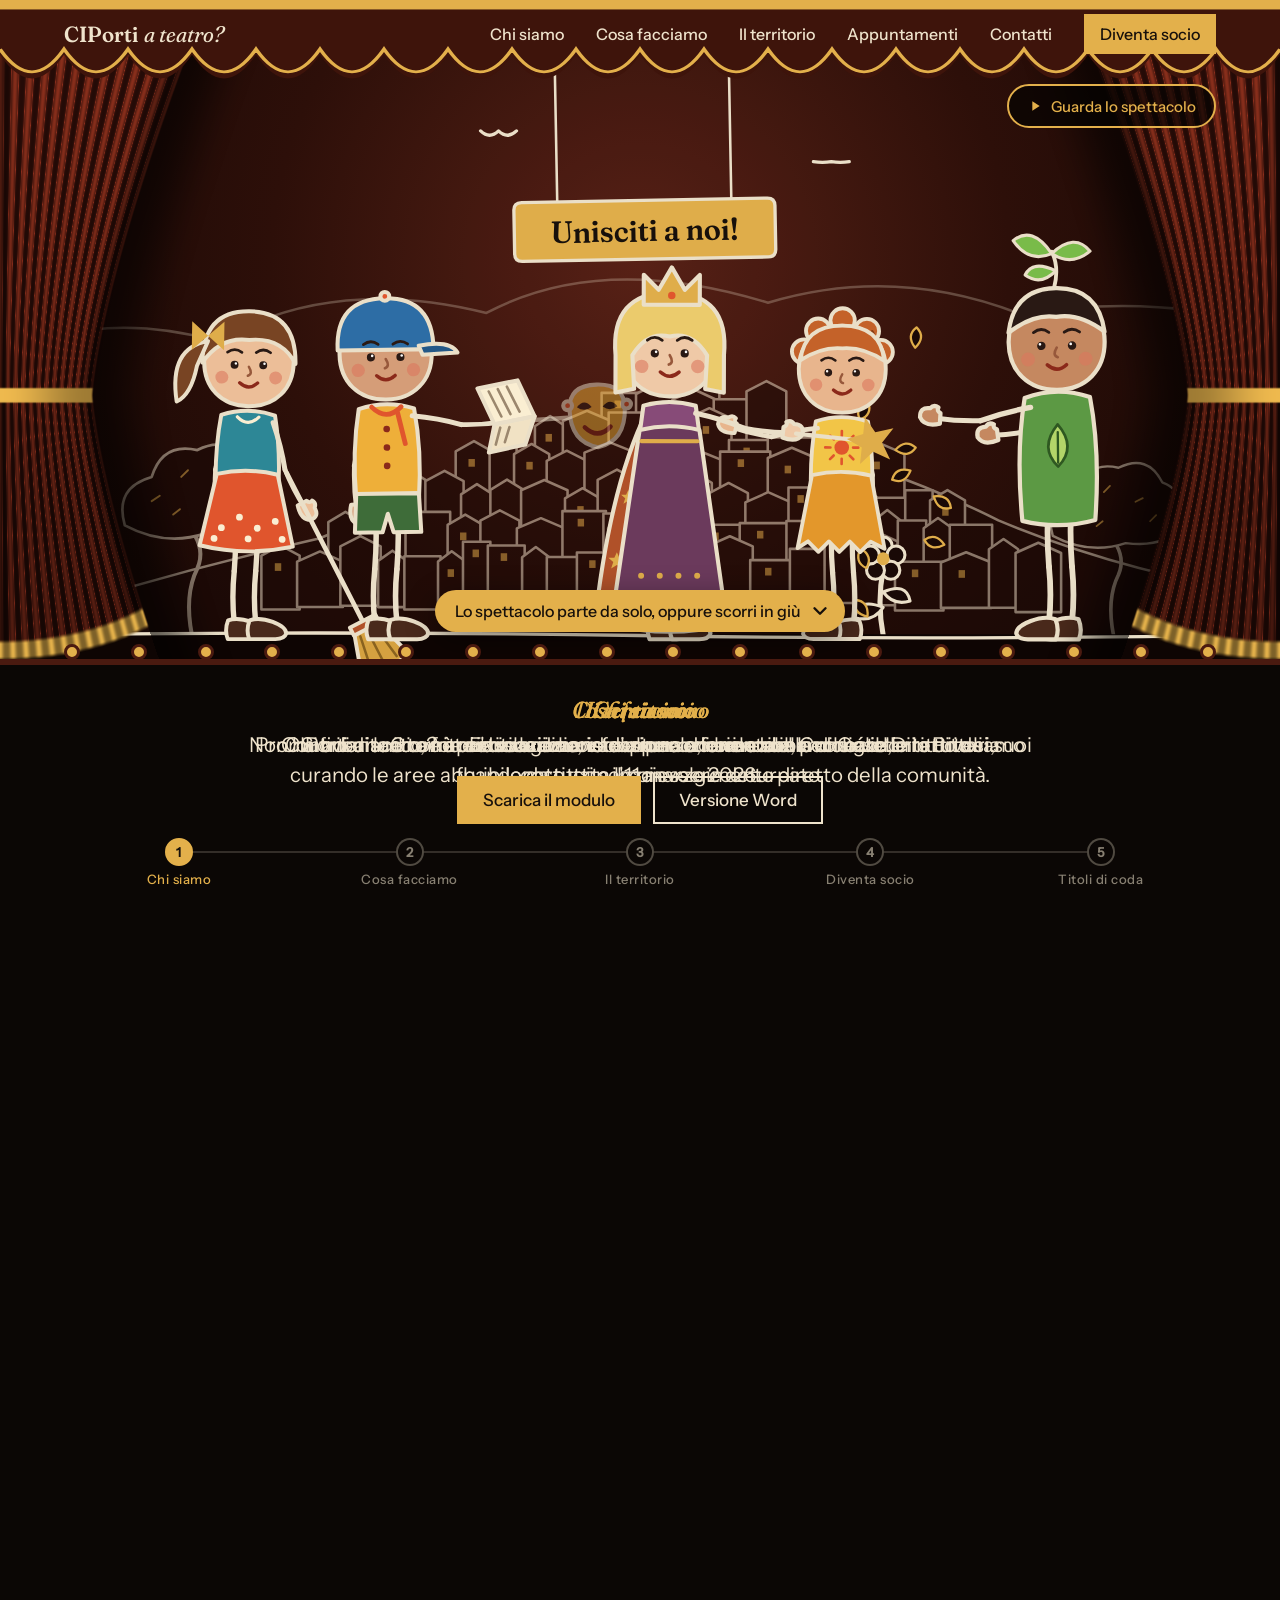
==== commit cf3a539b: "Dominio ciportiateatro.it: anteprima per i social, email, robots, sitemap e .htaccess Co-Authored-By" ====
--- a/index.html
+++ b/index.html
@@ -6,6 +6,17 @@
 <title>CIPorti a teatro? Associazione di promozione sociale, Caselle in Pittari</title>
 <meta name="description" content="CIPorti a teatro? è un'associazione di promozione sociale di Caselle in Pittari (SA): educazione, cura dell'ambiente e del territorio, con il lavoro volontario dei soci.">
 <meta name="theme-color" content="#0B0705">
+<link rel="canonical" href="https://ciportiateatro.it/">
+<meta property="og:type" content="website">
+<meta property="og:locale" content="it_IT">
+<meta property="og:site_name" content="CIPorti a teatro?">
+<meta property="og:title" content="CIPorti a teatro? Associazione di promozione sociale">
+<meta property="og:description" content="Educazione, cura dell'ambiente e del territorio a Caselle in Pittari, con il lavoro volontario dei soci.">
+<meta property="og:url" content="https://ciportiateatro.it/">
+<meta property="og:image" content="https://ciportiateatro.it/assets/anteprima.jpg">
+<meta property="og:image:width" content="1200">
+<meta property="og:image:height" content="630">
+<meta name="twitter:card" content="summary_large_image">
 <link rel="icon" href="assets/favicon.svg" type="image/svg+xml">
 <link rel="preload" href="assets/fonts/Fraunces-Display-SemiBold.ttf" as="font" type="font/ttf" crossorigin>
 <link rel="stylesheet" href="style.css">
@@ -176,6 +187,7 @@
           <dl class="cr__rows">
             <div><dt>Sede</dt><dd>Via Nazionale, n. 42<br>84030 Caselle in Pittari (SA)<br><a href="https://www.google.com/maps/search/?api=1&amp;query=Via+Nazionale+42+Caselle+in+Pittari" target="_blank" rel="noopener">Apri la mappa</a></dd></div>
             <div><dt>Telefono</dt><dd><a href="tel:+393482974991">+39 348 297 4991</a></dd></div>
+            <div><dt>Email</dt><dd><a href="mailto:hello@ciportiateatro.it">hello@ciportiateatro.it</a></dd></div>
             <div><dt>PEC</dt><dd><a href="mailto:ciportiateatro@pec.it">ciportiateatro@pec.it</a></dd></div>
             <div><dt>Codice fiscale</dt><dd>93050770655</dd></div>
           </dl>
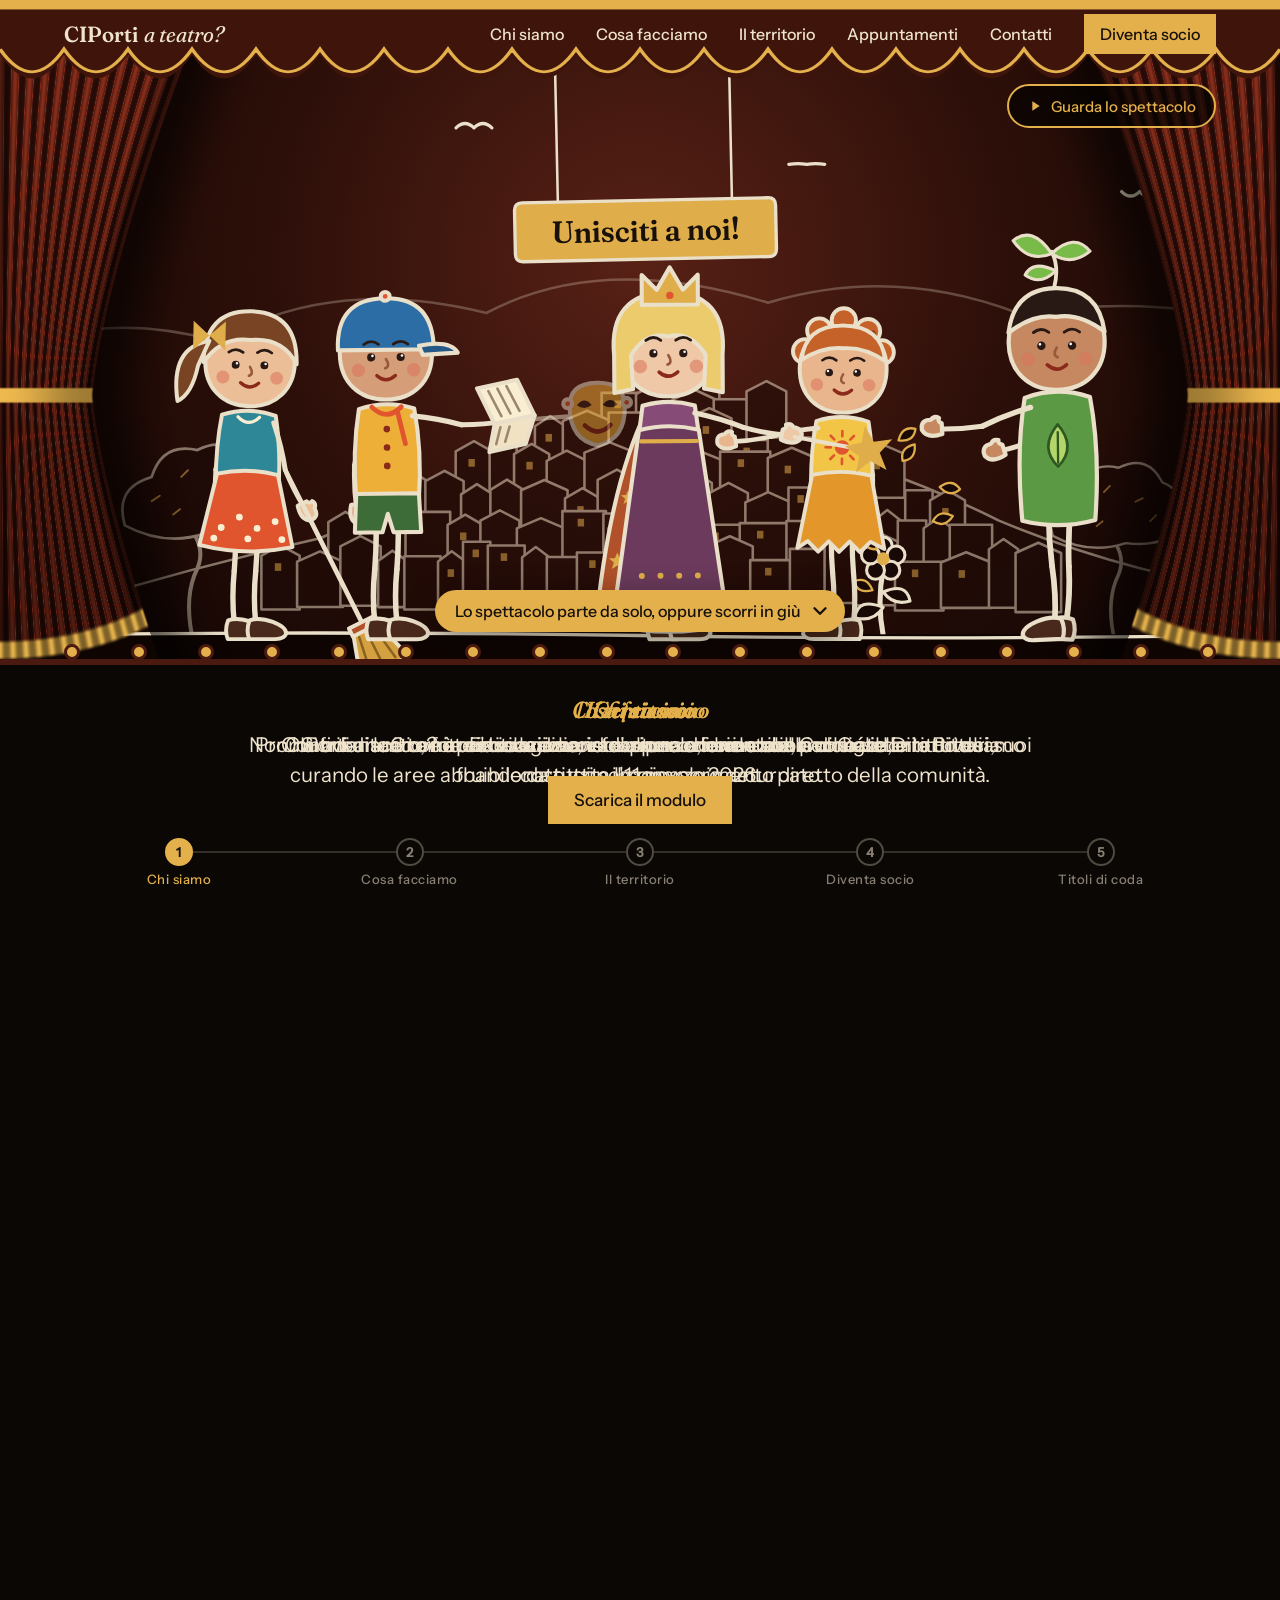
==== commit a73e1a3b: "Tolto il modulo in versione Word Co-Authored-By: Claude Opus 5.5 <noreply@anthropic.com>" ====
--- a/index.html
+++ b/index.html
@@ -120,7 +120,6 @@
         <div class="sub" data-from="0.75" data-to="1.01"><h2>Diventa socio</h2><p>Si aderisce come socio ordinario con una domanda al Consiglio Direttivo.</p>
           <div class="actions">
             <a class="btn" href="assets/moduli/domanda-adesione-socio.pdf" download>Scarica il modulo</a>
-            <a class="btn btn--line" href="assets/moduli/domanda-adesione-socio.docx" download>Versione Word</a>
           </div>
         </div>
       </div>
@@ -198,7 +197,6 @@
           <p class="cr__note">Si aderisce come socio ordinario con una domanda al Consiglio Direttivo.</p>
           <div class="actions">
             <a class="btn" href="assets/moduli/domanda-adesione-socio.pdf" download>Scarica il modulo</a>
-            <a class="btn btn--line" href="assets/moduli/domanda-adesione-socio.docx" download>Versione Word</a>
           </div>
         </section>
 
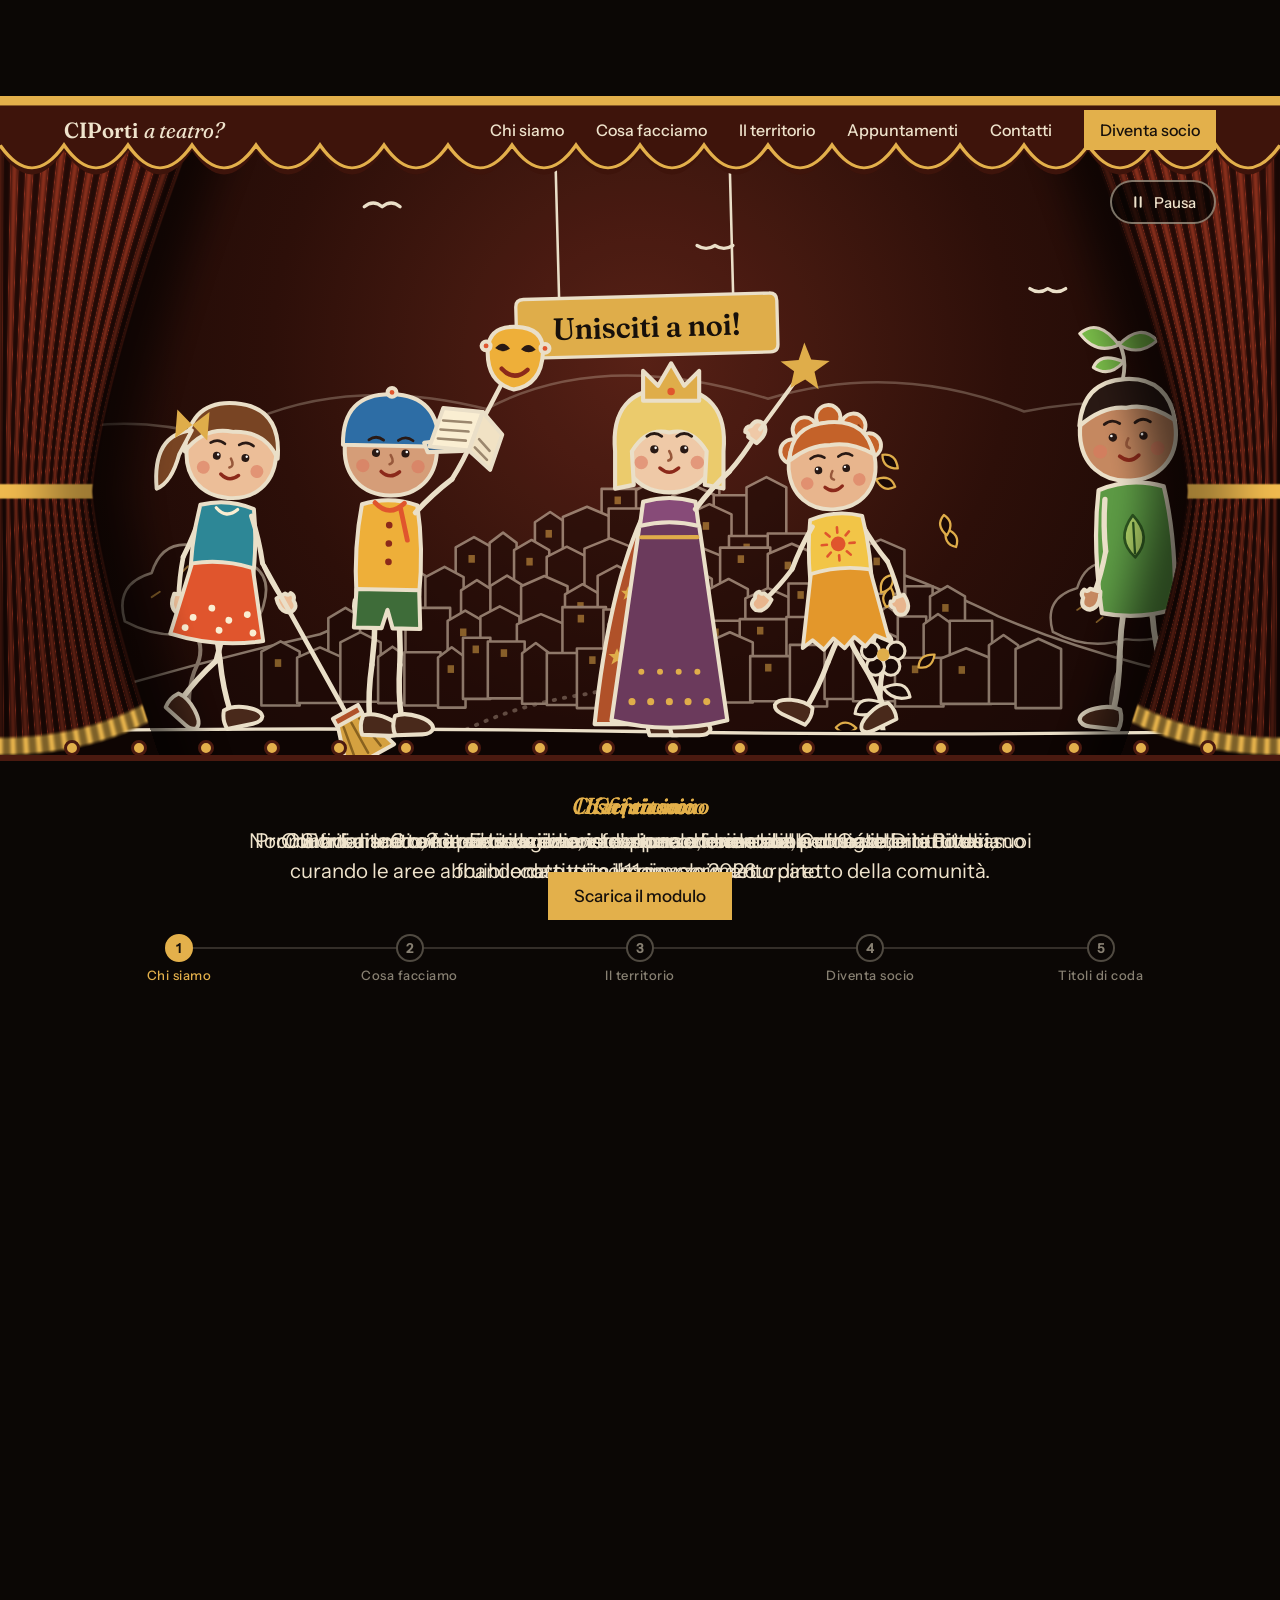
==== commit a8246d1a: "SEO: dati strutturati, titoli non ripetuti, caratteri WOFF2; favicon col logo in tutti i formati Co-" ====
--- a/index.html
+++ b/index.html
@@ -17,9 +17,57 @@
 <meta property="og:image:width" content="1200">
 <meta property="og:image:height" content="630">
 <meta name="twitter:card" content="summary_large_image">
+<link rel="icon" href="favicon.ico" sizes="48x48">
 <link rel="icon" href="assets/favicon.svg" type="image/svg+xml">
-<link rel="preload" href="assets/fonts/Fraunces-Display-SemiBold.ttf" as="font" type="font/ttf" crossorigin>
+<link rel="icon" href="assets/favicon-32.png" type="image/png" sizes="32x32">
+<link rel="apple-touch-icon" href="assets/apple-touch-icon.png">
+<link rel="manifest" href="site.webmanifest">
+<link rel="preload" href="assets/fonts/Fraunces-Display-SemiBold.woff2" as="font" type="font/woff2" crossorigin>
 <link rel="stylesheet" href="style.css">
+<script type="application/ld+json">
+{
+  "@context": "https://schema.org",
+  "@type": "NGO",
+  "name": "CIPorti a teatro?",
+  "alternateName": "CIPorti a teatro? APS",
+  "description": "Associazione di promozione sociale di Caselle in Pittari (SA), nel Cilento: educazione e formazione, cura dell'ambiente, giornate ecologiche, visite guidate e teatro, con il lavoro volontario dei soci.",
+  "url": "https://ciportiateatro.it/",
+  "logo": "https://ciportiateatro.it/assets/logo.png",
+  "image": "https://ciportiateatro.it/assets/anteprima.jpg",
+  "email": "hello@ciportiateatro.it",
+  "telephone": "+39 348 297 4991",
+  "foundingDate": "2026-03-11",
+  "taxID": "93050770655",
+  "nonprofitStatus": "NonprofitType",
+  "address": {
+    "@type": "PostalAddress",
+    "streetAddress": "Via Nazionale, 42",
+    "postalCode": "84030",
+    "addressLocality": "Caselle in Pittari",
+    "addressRegion": "SA",
+    "addressCountry": "IT"
+  },
+  "areaServed": [
+    {
+      "@type": "Place",
+      "name": "Caselle in Pittari"
+    },
+    {
+      "@type": "Place",
+      "name": "Cilento"
+    }
+  ],
+  "knowsAbout": [
+    "teatro",
+    "educazione",
+    "formazione",
+    "ambiente",
+    "giornate ecologiche",
+    "visite guidate",
+    "promozione del territorio"
+  ]
+}
+</script>
 </head>
 <body>
 <a class="skip" href="#contenuto">Vai al contenuto</a>
@@ -110,13 +158,13 @@
       <div class="lights" id="lights" aria-hidden="true"></div>
       <div class="subs" id="subs">
         <div class="sub is-on" data-from="0" data-to="0.12"><h2>Chi siamo</h2><p>CIPorti a teatro? è un'associazione di promozione sociale di Caselle in Pittari, costituita l'11 marzo 2026.</p></div>
-        <div class="sub" data-from="0.12" data-to="0.25"><h2>Chi siamo</h2><p>Non ha fini di lucro, è apartitica e aconfessionale, e vive del lavoro volontario dei suoi soci.</p></div>
+        <div class="sub" data-from="0.12" data-to="0.25"><p class="sub__h" aria-hidden="true">Chi siamo</p><p>Non ha fini di lucro, è apartitica e aconfessionale, e vive del lavoro volontario dei suoi soci.</p></div>
         <div class="sub" data-from="0.25" data-to="0.312"><h2>Cosa facciamo</h2><p>Educazione, istruzione e formazione.</p></div>
-        <div class="sub" data-from="0.312" data-to="0.375"><h2>Cosa facciamo</h2><p>Cura dell'ambiente e delle risorse naturali.</p></div>
-        <div class="sub" data-from="0.375" data-to="0.437"><h2>Cosa facciamo</h2><p>Giornate ecologiche e recupero di aree abbandonate.</p></div>
-        <div class="sub" data-from="0.437" data-to="0.5"><h2>Cosa facciamo</h2><p>Visite guidate e percorsi per tutti.</p></div>
+        <div class="sub" data-from="0.312" data-to="0.375"><p class="sub__h" aria-hidden="true">Cosa facciamo</p><p>Cura dell'ambiente e delle risorse naturali.</p></div>
+        <div class="sub" data-from="0.375" data-to="0.437"><p class="sub__h" aria-hidden="true">Cosa facciamo</p><p>Giornate ecologiche e recupero di aree abbandonate.</p></div>
+        <div class="sub" data-from="0.437" data-to="0.5"><p class="sub__h" aria-hidden="true">Cosa facciamo</p><p>Visite guidate e percorsi per tutti.</p></div>
         <div class="sub" data-from="0.5" data-to="0.625"><h2>Il territorio</h2><p>Promuoviamo il territorio valorizzando le persone e le sue ricchezze, e lo tuteliamo curando le aree abbandonate, con il coinvolgimento diretto della comunità.</p></div>
-        <div class="sub" data-from="0.625" data-to="0.75"><h2>Il territorio</h2><p>Contribuiamo a formare una nuova cultura ambientale, perché il territorio sia fruibile da tutti senza essere deturpato.</p></div>
+        <div class="sub" data-from="0.625" data-to="0.75"><p class="sub__h" aria-hidden="true">Il territorio</p><p>Contribuiamo a formare una nuova cultura ambientale, perché il territorio sia fruibile da tutti senza essere deturpato.</p></div>
         <div class="sub" data-from="0.75" data-to="1.01"><h2>Diventa socio</h2><p>Si aderisce come socio ordinario con una domanda al Consiglio Direttivo.</p>
           <div class="actions">
             <a class="btn" href="assets/moduli/domanda-adesione-socio.pdf" download>Scarica il modulo</a>
--- a/style.css
+++ b/style.css
@@ -1,10 +1,10 @@
 /* CIPorti a teatro? Manifesto teatrale: tre campi di colore a tutto schermo (rosso velluto, nero palco, osso di carta),
    titoli enormi tagliati dal bordo, un solo momento d'ingresso e la scena che cambia con lo scorrimento. */
 
-@font-face { font-family: "Fraunces"; src: url("assets/fonts/Fraunces-Display-SemiBold.ttf") format("truetype"); font-weight: 600; font-style: normal; font-display: swap; }
-@font-face { font-family: "Fraunces"; src: url("assets/fonts/Fraunces-Display-Italic.ttf") format("truetype"); font-weight: 400; font-style: italic; font-display: swap; }
-@font-face { font-family: "Instrument Sans"; src: url("assets/fonts/InstrumentSans-Regular.ttf") format("truetype"); font-weight: 400; font-display: swap; }
-@font-face { font-family: "Instrument Sans"; src: url("assets/fonts/InstrumentSans-Medium.ttf") format("truetype"); font-weight: 500; font-display: swap; }
+@font-face { font-family: "Fraunces"; src: url("assets/fonts/Fraunces-Display-SemiBold.woff2") format("woff2"); font-weight: 600; font-style: normal; font-display: swap; }
+@font-face { font-family: "Fraunces"; src: url("assets/fonts/Fraunces-Display-Italic.woff2") format("woff2"); font-weight: 400; font-style: italic; font-display: swap; }
+@font-face { font-family: "Instrument Sans"; src: url("assets/fonts/InstrumentSans-Regular.woff2") format("woff2"); font-weight: 400; font-display: swap; }
+@font-face { font-family: "Instrument Sans"; src: url("assets/fonts/InstrumentSans-Medium.woff2") format("woff2"); font-weight: 500; font-display: swap; }
 
 :root {
   --ink: #17100B;
@@ -85,7 +85,7 @@
 .subs { display: grid; width: 100%; max-width: 64ch; margin: 0 auto; text-align: center; }
 .sub { grid-area: 1 / 1; opacity: 0; transform: translateY(var(--s2)); pointer-events: none; transition: opacity 400ms var(--ease), transform 400ms var(--ease); }
 .sub.is-on { opacity: 1; transform: none; pointer-events: auto; }
-.sub h2 { font: italic 400 clamp(20px, 1.8vw, 28px)/1.1 var(--display); color: var(--gold); margin: 0 0 var(--s2); }
+.sub h2, .sub .sub__h { font: italic 400 clamp(20px, 1.8vw, 28px)/1.1 var(--display); color: var(--gold); margin: 0 0 var(--s2); }
 .sub p { font-size: clamp(18px, 1.6vw, 24px); line-height: 1.45; margin: 0 auto; max-width: 56ch; }
 .actions { display: flex; flex-wrap: wrap; justify-content: center; gap: var(--s3); margin-top: var(--s4); }
 
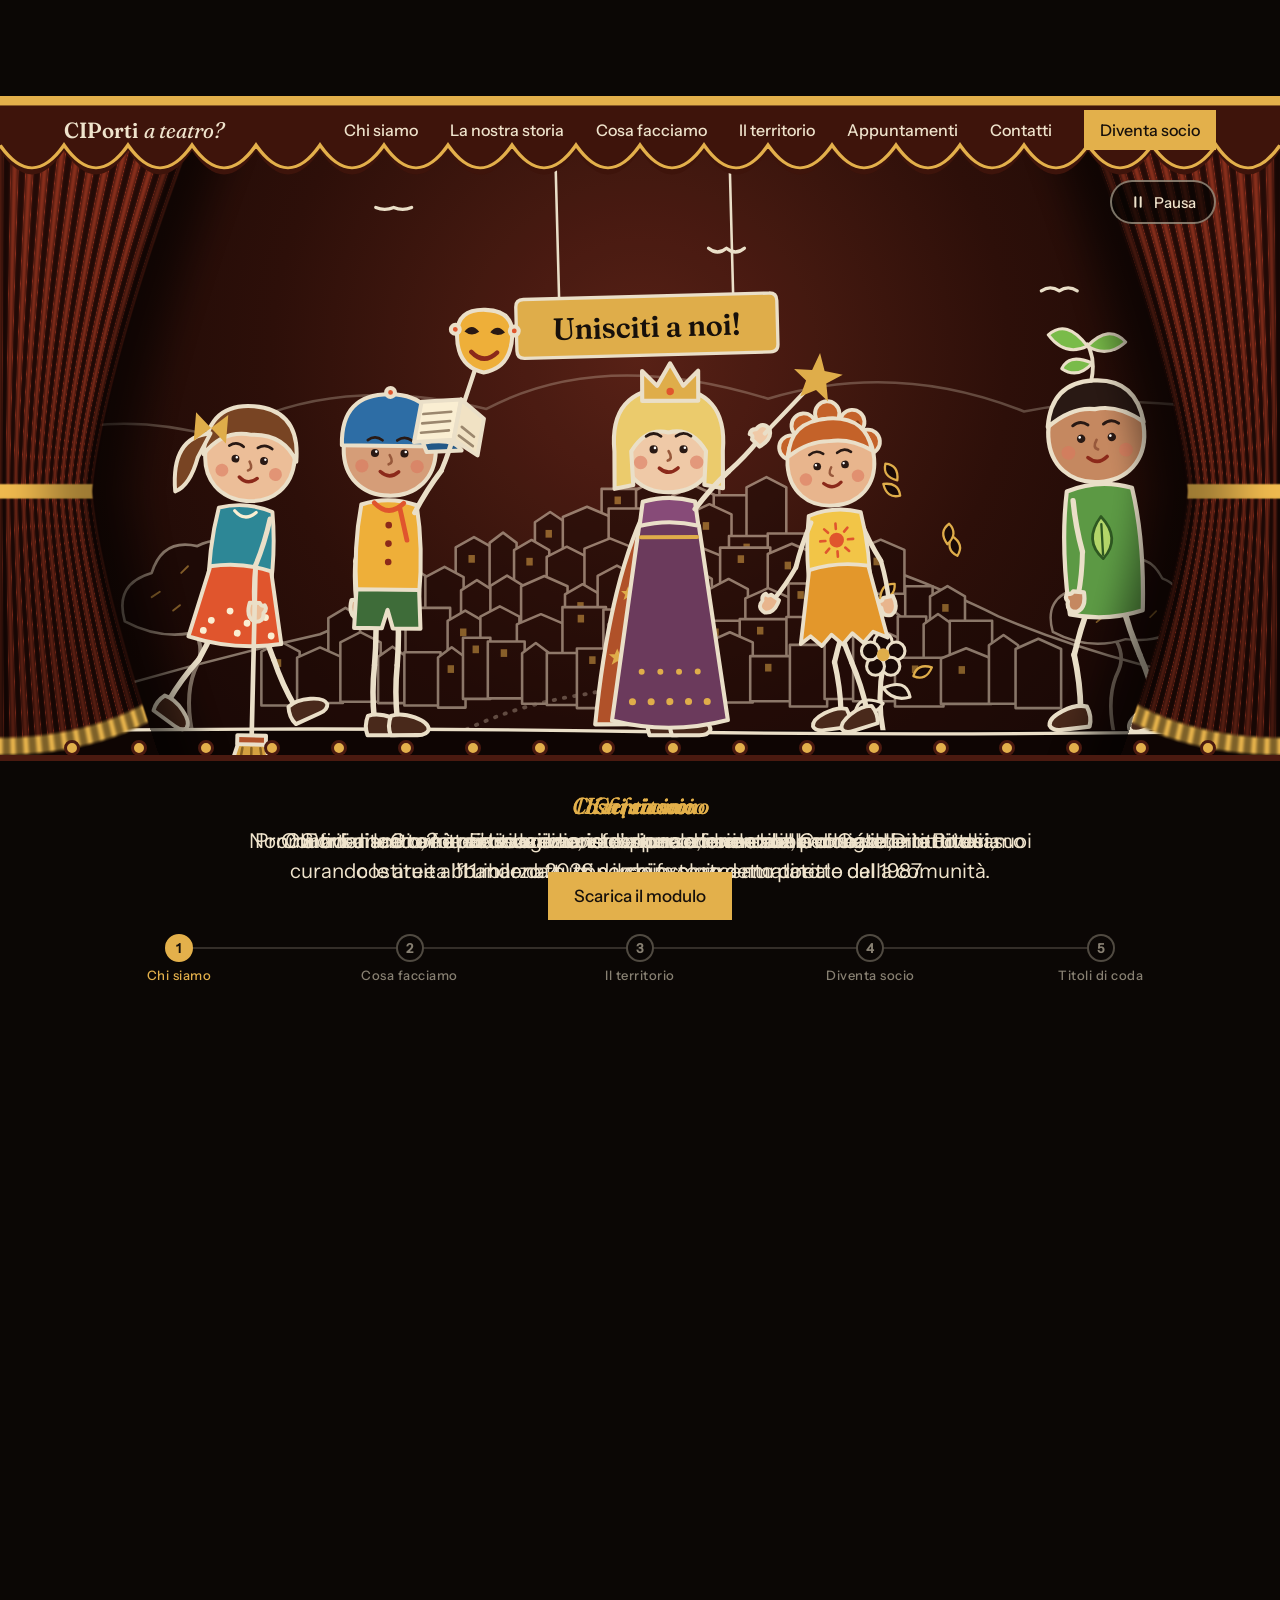
==== commit dabc3f3e: "Pagina La nostra storia con i personaggi; personaggi in un file comune La storia dell'associazione d" ====
--- a/index.html
+++ b/index.html
@@ -4,14 +4,14 @@
 <meta charset="utf-8">
 <meta name="viewport" content="width=device-width, initial-scale=1, viewport-fit=cover">
 <title>CIPorti a teatro? Associazione di promozione sociale, Caselle in Pittari</title>
-<meta name="description" content="CIPorti a teatro? è un'associazione di promozione sociale di Caselle in Pittari (SA): educazione, cura dell'ambiente e del territorio, con il lavoro volontario dei soci.">
+<meta name="description" content="CIPorti a teatro? è l'associazione di promozione sociale di Caselle in Pittari (SA): teatro amatoriale dal 1987, educazione, ambiente e territorio, con i volontari.">
 <meta name="theme-color" content="#0B0705">
 <link rel="canonical" href="https://ciportiateatro.it/">
 <meta property="og:type" content="website">
 <meta property="og:locale" content="it_IT">
 <meta property="og:site_name" content="CIPorti a teatro?">
 <meta property="og:title" content="CIPorti a teatro? Associazione di promozione sociale">
-<meta property="og:description" content="Educazione, cura dell'ambiente e del territorio a Caselle in Pittari, con il lavoro volontario dei soci.">
+<meta property="og:description" content="Teatro amatoriale dal 1987, educazione, cura dell'ambiente e del territorio a Caselle in Pittari, con il lavoro volontario dei soci.">
 <meta property="og:url" content="https://ciportiateatro.it/">
 <meta property="og:image" content="https://ciportiateatro.it/assets/anteprima.jpg">
 <meta property="og:image:width" content="1200">
@@ -30,7 +30,7 @@
   "@type": "NGO",
   "name": "CIPorti a teatro?",
   "alternateName": "CIPorti a teatro? APS",
-  "description": "Associazione di promozione sociale di Caselle in Pittari (SA), nel Cilento: educazione e formazione, cura dell'ambiente, giornate ecologiche, visite guidate e teatro, con il lavoro volontario dei soci.",
+  "description": "Associazione di promozione sociale di Caselle in Pittari (SA), nel Cilento, erede dell'esperienza di teatro amatoriale iniziata nel 1987 con l'associazione Amici del Teatro: teatro, laboratori teatrali nelle scuole, educazione e formazione, cura dell'ambiente, giornate ecologiche, visite guidate e teatro, con il lavoro volontario dei soci.",
   "url": "https://ciportiateatro.it/",
   "logo": "https://ciportiateatro.it/assets/logo.png",
   "image": "https://ciportiateatro.it/assets/anteprima.jpg",
@@ -59,6 +59,9 @@
   ],
   "knowsAbout": [
     "teatro",
+    "teatro amatoriale",
+    "teatro in vernacolo",
+    "laboratori teatrali nelle scuole",
     "educazione",
     "formazione",
     "ambiente",
@@ -76,6 +79,7 @@
   <a class="bar__brand" href="#top" aria-label="CIPorti a teatro?, torna in cima">CIPorti <em>a teatro?</em></a>
   <nav class="bar__nav" aria-label="Sezioni">
     <a href="#storia" data-p="0.02">Chi siamo</a>
+    <a href="storia.html">La nostra storia</a>
     <a href="#storia" data-p="0.27">Cosa facciamo</a>
     <a href="#storia" data-p="0.53">Il territorio</a>
     <a href="#appuntamenti" data-credit>Appuntamenti</a>
@@ -157,7 +161,7 @@
     <div class="theatre__band">
       <div class="lights" id="lights" aria-hidden="true"></div>
       <div class="subs" id="subs">
-        <div class="sub is-on" data-from="0" data-to="0.12"><h2>Chi siamo</h2><p>CIPorti a teatro? è un'associazione di promozione sociale di Caselle in Pittari, costituita l'11 marzo 2026.</p></div>
+        <div class="sub is-on" data-from="0" data-to="0.12"><h2>Chi siamo</h2><p>CIPorti a teatro? è un'associazione di promozione sociale di Caselle in Pittari, costituita l'11 marzo 2026 da chi fa teatro amatoriale dal 1987.</p></div>
         <div class="sub" data-from="0.12" data-to="0.25"><p class="sub__h" aria-hidden="true">Chi siamo</p><p>Non ha fini di lucro, è apartitica e aconfessionale, e vive del lavoro volontario dei suoi soci.</p></div>
         <div class="sub" data-from="0.25" data-to="0.312"><h2>Cosa facciamo</h2><p>Educazione, istruzione e formazione.</p></div>
         <div class="sub" data-from="0.312" data-to="0.375"><p class="sub__h" aria-hidden="true">Cosa facciamo</p><p>Cura dell'ambiente e delle risorse naturali.</p></div>
@@ -201,9 +205,19 @@
           <p class="cr__sub">Il resto lo scriviamo insieme.</p>
         </section>
 
+
         <section class="cr">
           <h2 class="cr__head">Con la partecipazione di</h2>
           <p class="cr__star">i soci e i volontari<br>di Caselle in Pittari</p>
+        </section>
+
+        <section class="cr" id="puntate-precedenti">
+          <h2 class="cr__head">Nelle puntate precedenti</h2>
+          <p class="cr__star">In scena dal 1987</p>
+          <p class="cr__note">Dagli Amici del Teatro al progetto Teatro Scuola, fino al teatro in vernacolo casellese: quasi quarant'anni di palcoscenico.</p>
+          <div class="actions">
+            <a class="btn btn--line" href="storia.html">Leggi la nostra storia</a>
+          </div>
         </section>
 
         <section class="cr" id="principi">
@@ -269,6 +283,7 @@
 
 <script src="events.js"></script>
 <script src="curtain.js"></script>
+<script src="personaggi.js"></script>
 <script src="script.js"></script>
 </body>
 </html>
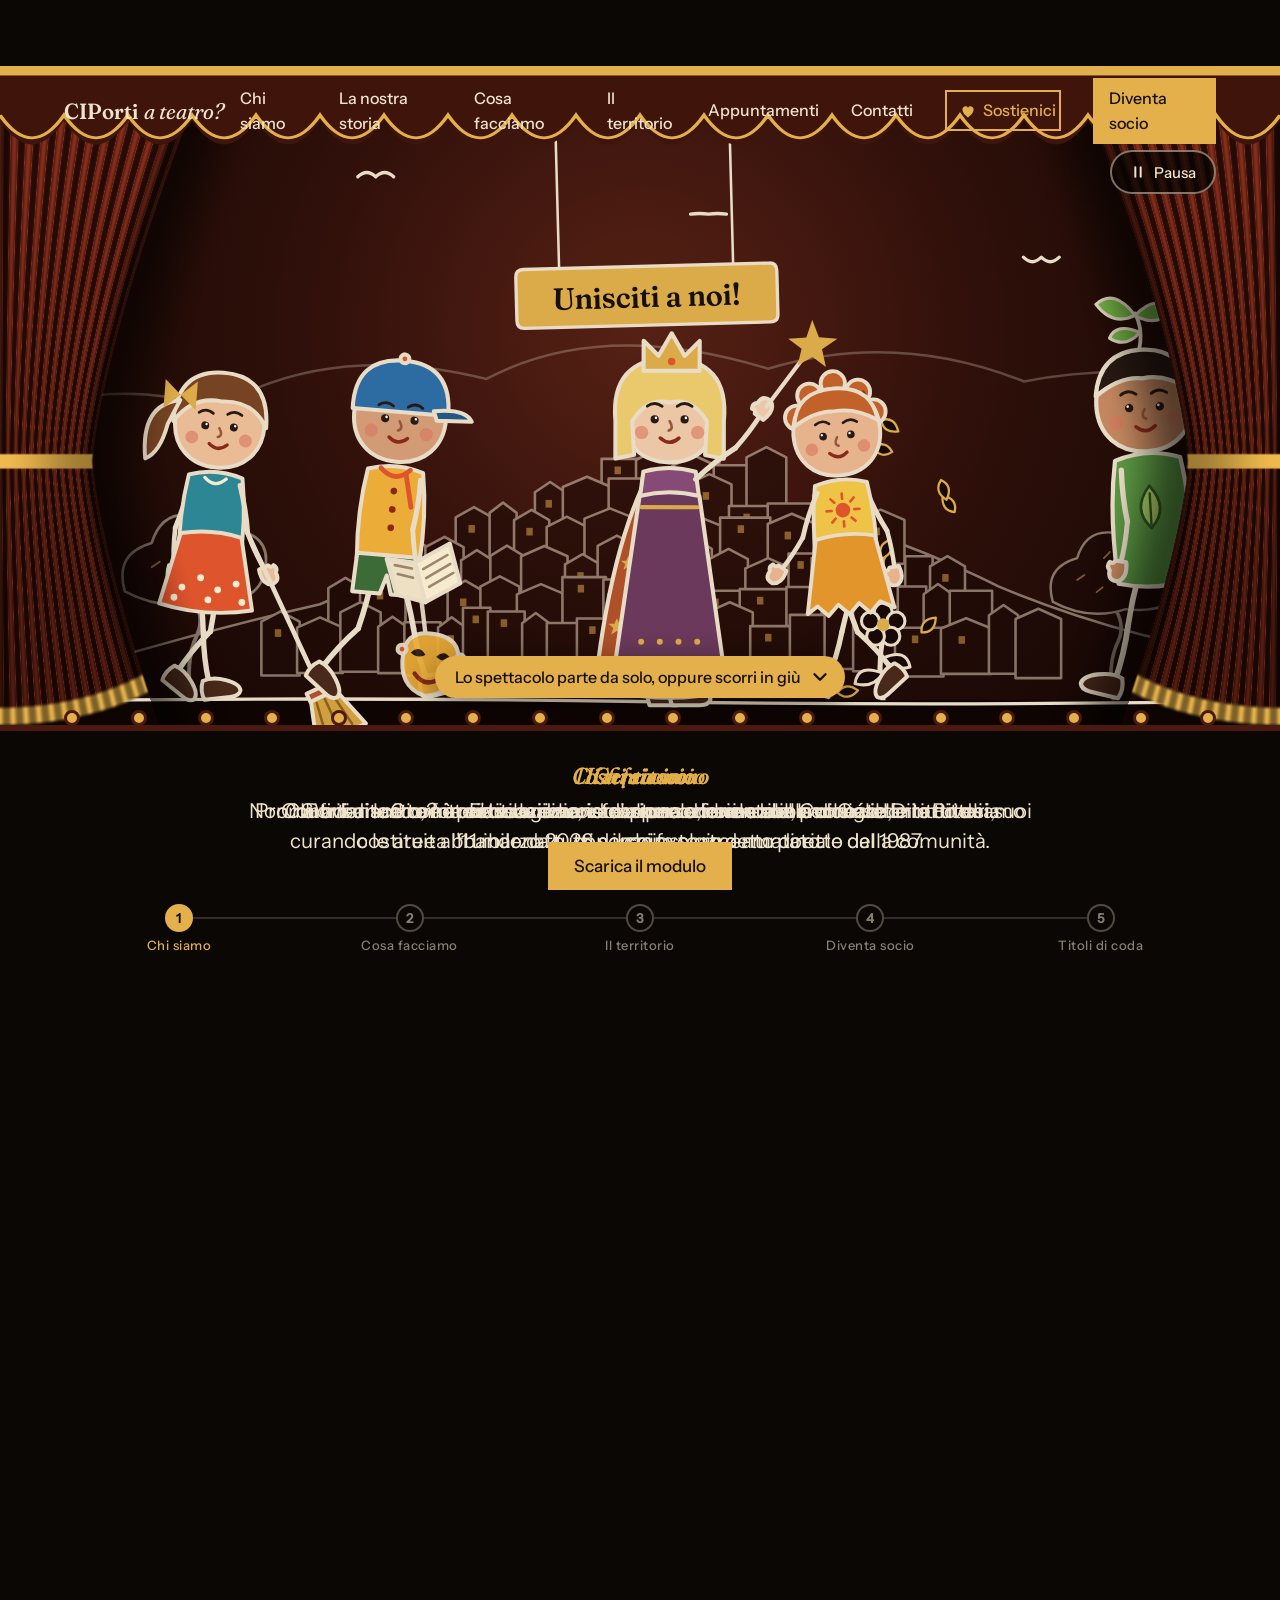
==== commit 3d9423ce: "Pagina Sostienici e testi della storia in chiave SEO - Sostienici: bonifico (IBAN da inserire), a co" ====
--- a/index.html
+++ b/index.html
@@ -4,7 +4,7 @@
 <meta charset="utf-8">
 <meta name="viewport" content="width=device-width, initial-scale=1, viewport-fit=cover">
 <title>CIPorti a teatro? Associazione di promozione sociale, Caselle in Pittari</title>
-<meta name="description" content="CIPorti a teatro? è l'associazione di promozione sociale di Caselle in Pittari (SA): teatro amatoriale dal 1987, educazione, ambiente e territorio, con i volontari.">
+<meta name="description" content="CIPorti a teatro?, associazione di promozione sociale di Caselle in Pittari nel Vallo del Bussento: teatro amatoriale dal 1987, educazione, ambiente.">
 <meta name="theme-color" content="#0B0705">
 <link rel="canonical" href="https://ciportiateatro.it/">
 <meta property="og:type" content="website">
@@ -54,6 +54,14 @@
     },
     {
       "@type": "Place",
+      "name": "Vallo del Bussento"
+    },
+    {
+      "@type": "Place",
+      "name": "Golfo di Policastro"
+    },
+    {
+      "@type": "Place",
       "name": "Cilento"
     }
   ],
@@ -84,6 +92,7 @@
     <a href="#storia" data-p="0.53">Il territorio</a>
     <a href="#appuntamenti" data-credit>Appuntamenti</a>
     <a href="#contatti" data-credit>Contatti</a>
+    <a class="bar__give" href="sostienici.html"><svg viewBox="0 0 24 24" width="18" height="18" aria-hidden="true"><path d="M12 20.5s-7.5-4.6-7.5-10.4A4.1 4.1 0 0 1 12 7.6a4.1 4.1 0 0 1 7.5 2.5c0 5.8-7.5 10.4-7.5 10.4z" fill="currentColor"/></svg><span>Sostienici</span></a>
     <a class="bar__cta" href="#socio" data-credit>Diventa socio</a>
   </nav>
 </header>
@@ -262,6 +271,15 @@
           </div>
         </section>
 
+        <section class="cr" id="sostienici">
+          <h2 class="cr__head">Con il sostegno di</h2>
+          <p class="cr__star">chi crede nel teatro<br>e nel suo paese</p>
+          <p class="cr__note">Con una donazione ci aiuti a portare in scena spettacoli, laboratori teatrali e giornate per il territorio.</p>
+          <div class="actions">
+            <a class="btn btn--line" href="sostienici.html">Sostienici</a>
+          </div>
+        </section>
+
         <section class="cr cr--small">
           <dl class="cr__rows">
             <div><dt>Fotografia</dt><dd><a href="https://commons.wikimedia.org/wiki/File:Caselle_in_Pittari.jpg" target="_blank" rel="noopener">Geofix</a>, licenza <a href="https://creativecommons.org/licenses/by-sa/3.0/deed.it" target="_blank" rel="noopener">CC BY-SA 3.0</a>, ritagliata</dd></div>
--- a/style.css
+++ b/style.css
@@ -44,6 +44,9 @@
 .bar__nav a:not(.bar__cta) { background: linear-gradient(currentColor, currentColor) 0 100% / 0 2px no-repeat; transition: background-size 220ms var(--ease); }
 .bar__nav a:not(.bar__cta):hover { background-size: 100% 2px; }
 .bar__cta { color: var(--ink); background: var(--gold); padding: var(--s2) var(--s4) !important; transition: background-color 150ms var(--ease), transform 150ms var(--ease); }
+.bar__give { display: inline-flex; align-items: center; gap: 6px; border: 2px solid var(--gold); color: var(--gold); padding: 6px var(--s3) !important; background: none !important; transition: background-color 150ms var(--ease), color 150ms var(--ease) !important; }
+.bar__give:hover { background-color: var(--gold) !important; color: var(--ink); }
+.bar__give svg { flex: none; }
 .bar__cta:hover { background: #f0c367; }
 .bar__cta:active { transform: scale(0.98); }
 
@@ -158,13 +161,14 @@
 .cr__title em { color: var(--gold); }
 
 /* ---------- schermi medi: il menu completo non ci sta ---------- */
-@media (max-width: 1080px) { .bar__nav a:not(.bar__cta) { display: none; } }
+@media (max-width: 1080px) { .bar__nav a:not(.bar__cta):not(.bar__give) { display: none; } }
 
 /* ---------- schermi stretti ---------- */
 @media (max-width: 860px) {
   body { font-size: 18px; }
-  .bar__nav a:not(.bar__cta) { display: none; }
+  .bar__nav a:not(.bar__cta):not(.bar__give) { display: none; }
   .bar__brand { font-size: 19px; }
+  .bar__nav { gap: var(--s3); }
   .theatre { height: 1200vh; height: 1200svh; }
   .theatre__band { min-height: 210px; padding-top: var(--s6); }
   .sub p { font-size: 17px; }
@@ -174,6 +178,8 @@
   .cr__rows dd { overflow-wrap: anywhere; }
 }
 
+@media (max-width: 480px) { .bar__give span { position: absolute; width: 1px; height: 1px; overflow: hidden; clip: rect(0 0 0 0); } .bar__give { min-width: 44px; min-height: 40px; justify-content: center; padding: 6px !important; } .bar__cta { font-size: 15px; } }
+
 /* ---------- niente movimento: sipario gia' aperto ---------- */
 @media (prefers-reduced-motion: reduce) {
   html { scroll-behavior: auto; }
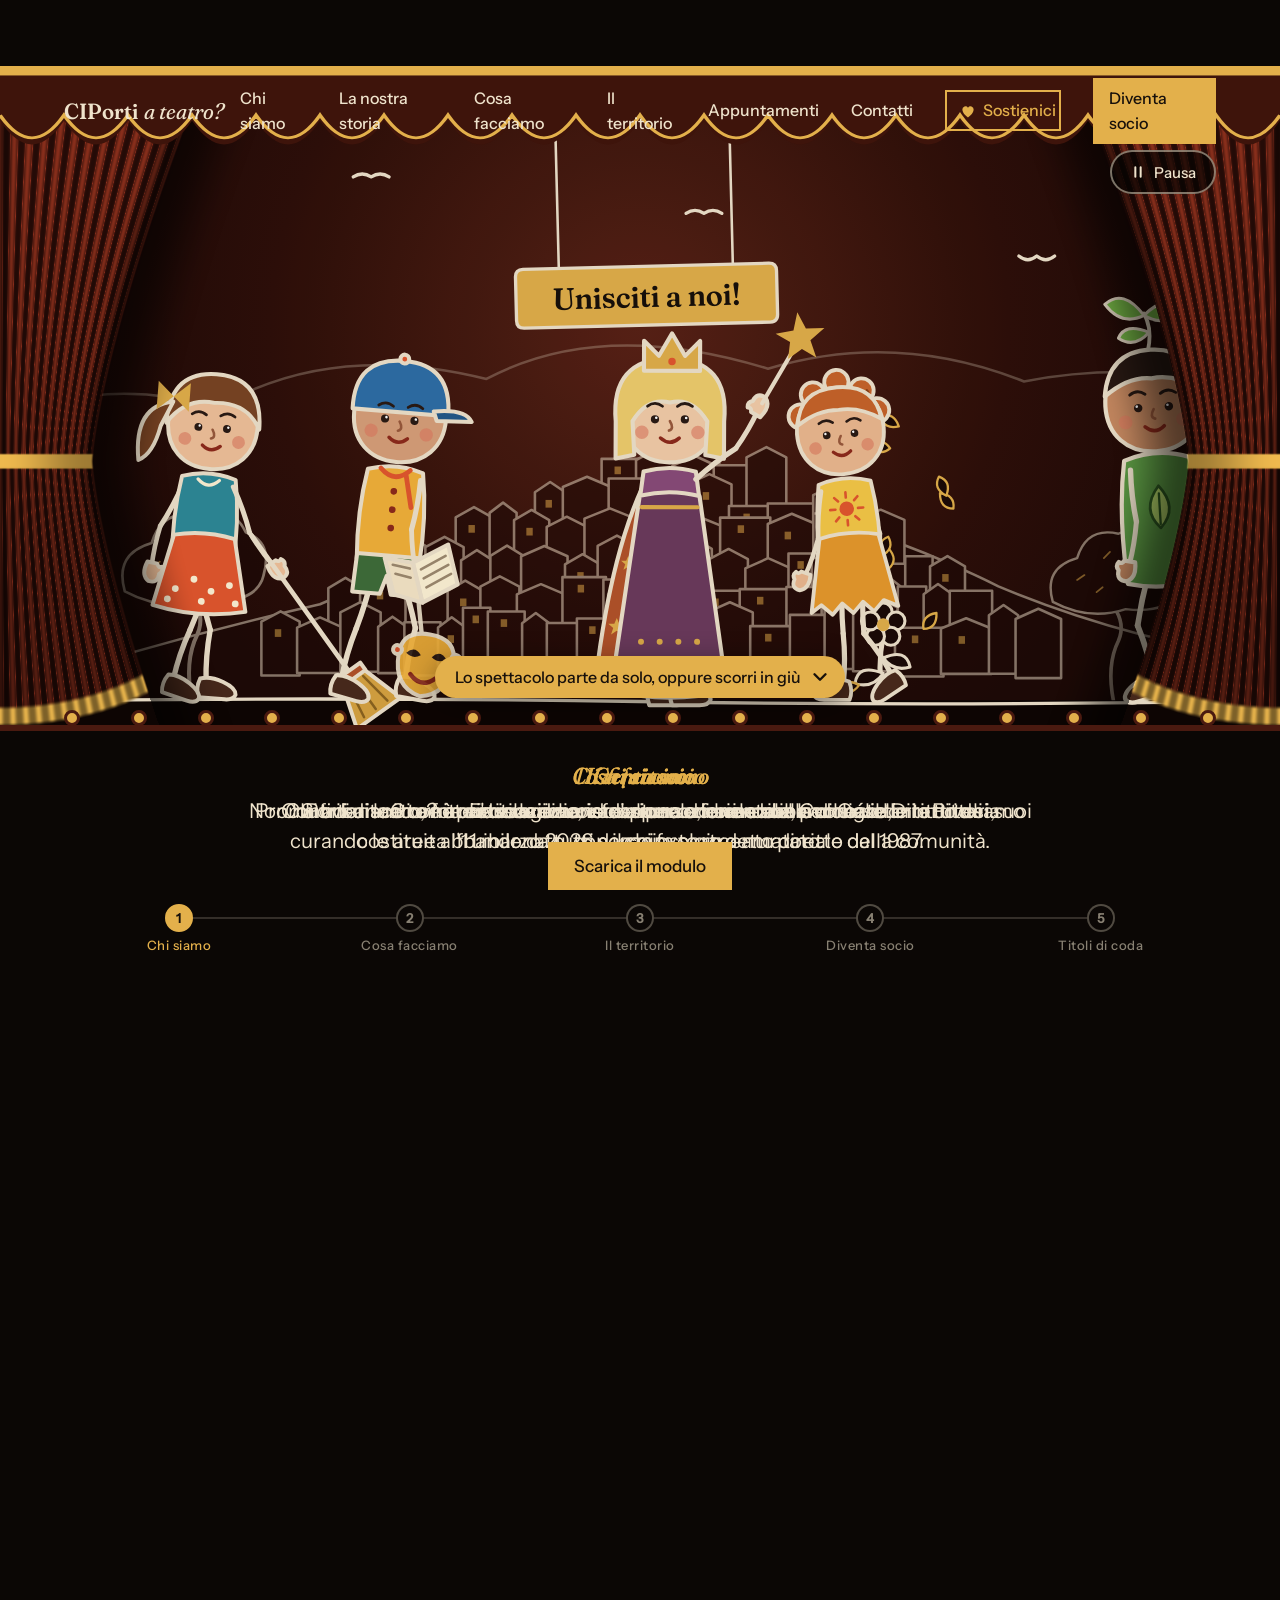
==== commit 87311c91: "Pagina Foto e video con il mosaico dall'archivio Mosaico animato di foto e clip, galleria con foto i" ====
--- a/index.html
+++ b/index.html
@@ -226,6 +226,7 @@
           <p class="cr__note">Dagli Amici del Teatro al progetto Teatro Scuola, fino al teatro in vernacolo casellese: quasi quarant'anni di palcoscenico.</p>
           <div class="actions">
             <a class="btn btn--line" href="storia.html">Leggi la nostra storia</a>
+            <a class="btn btn--line" href="archivio.html">Foto e video</a>
           </div>
         </section>
 
